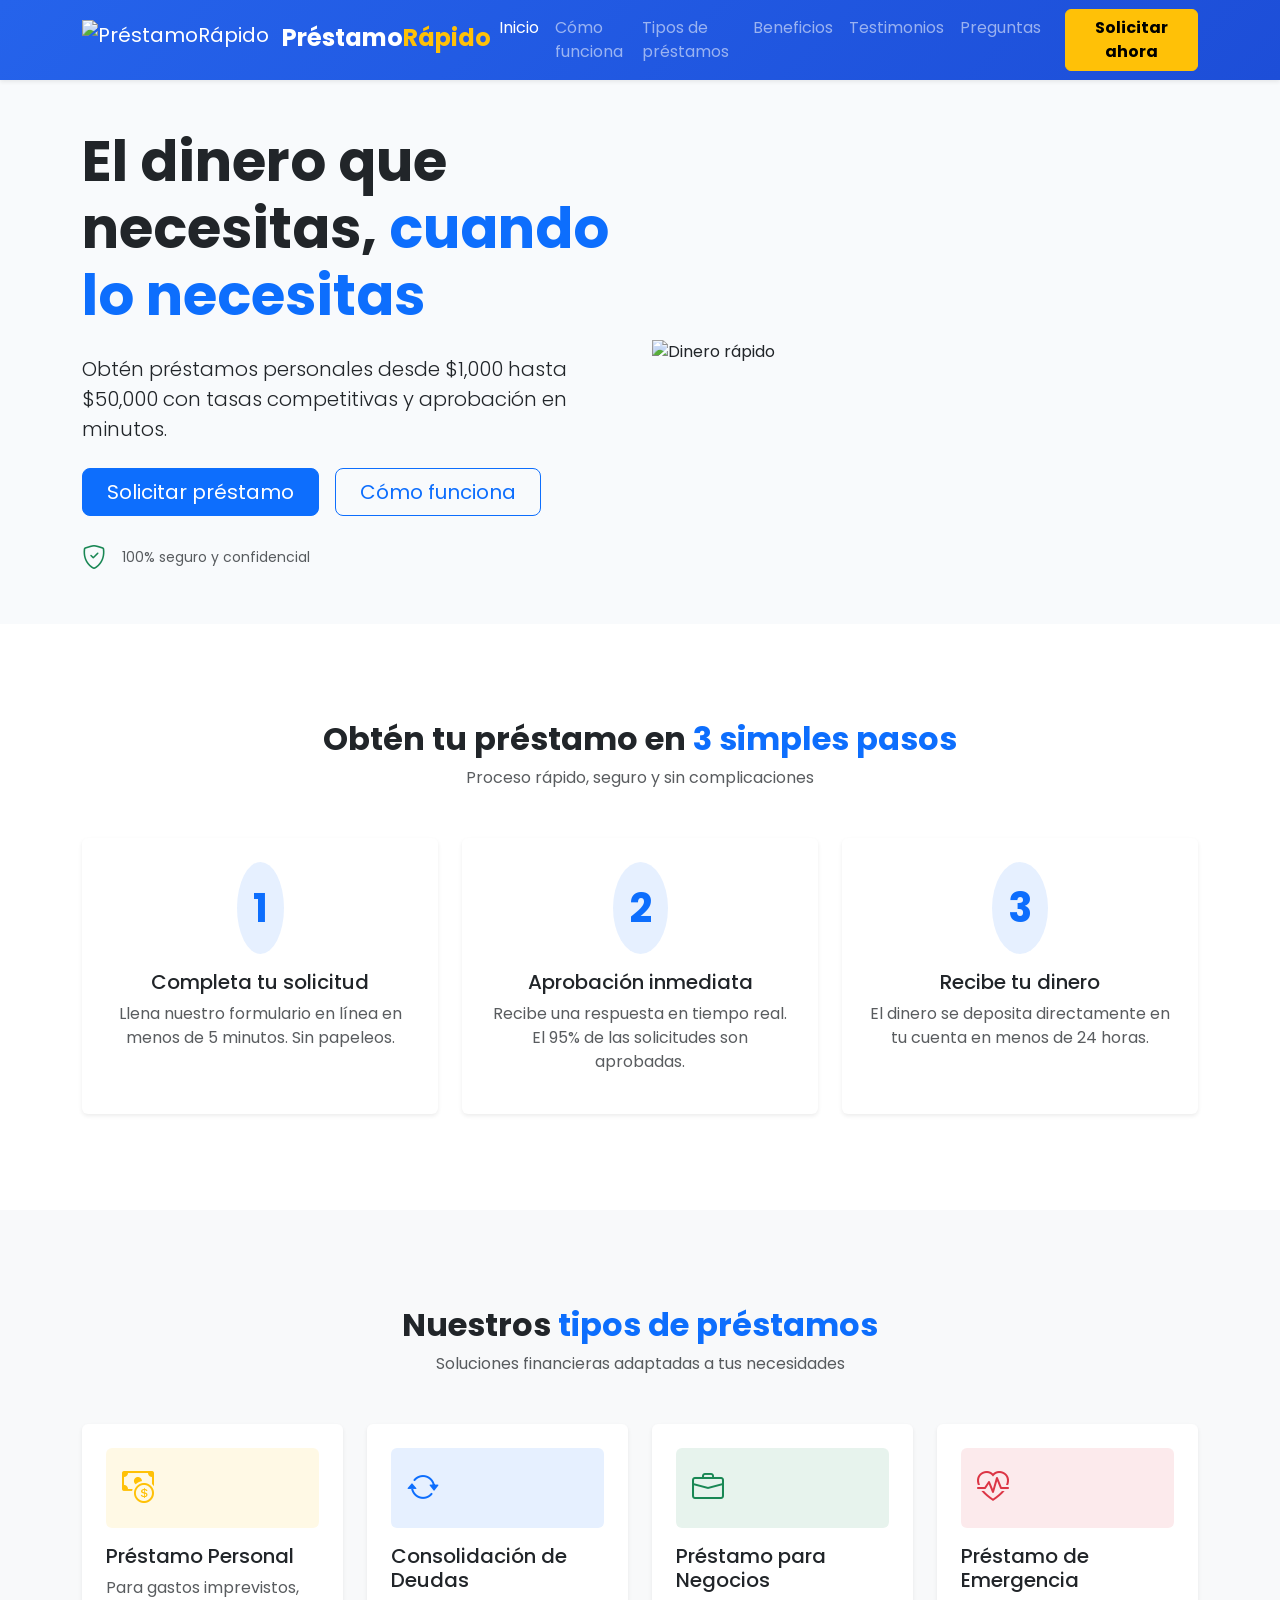
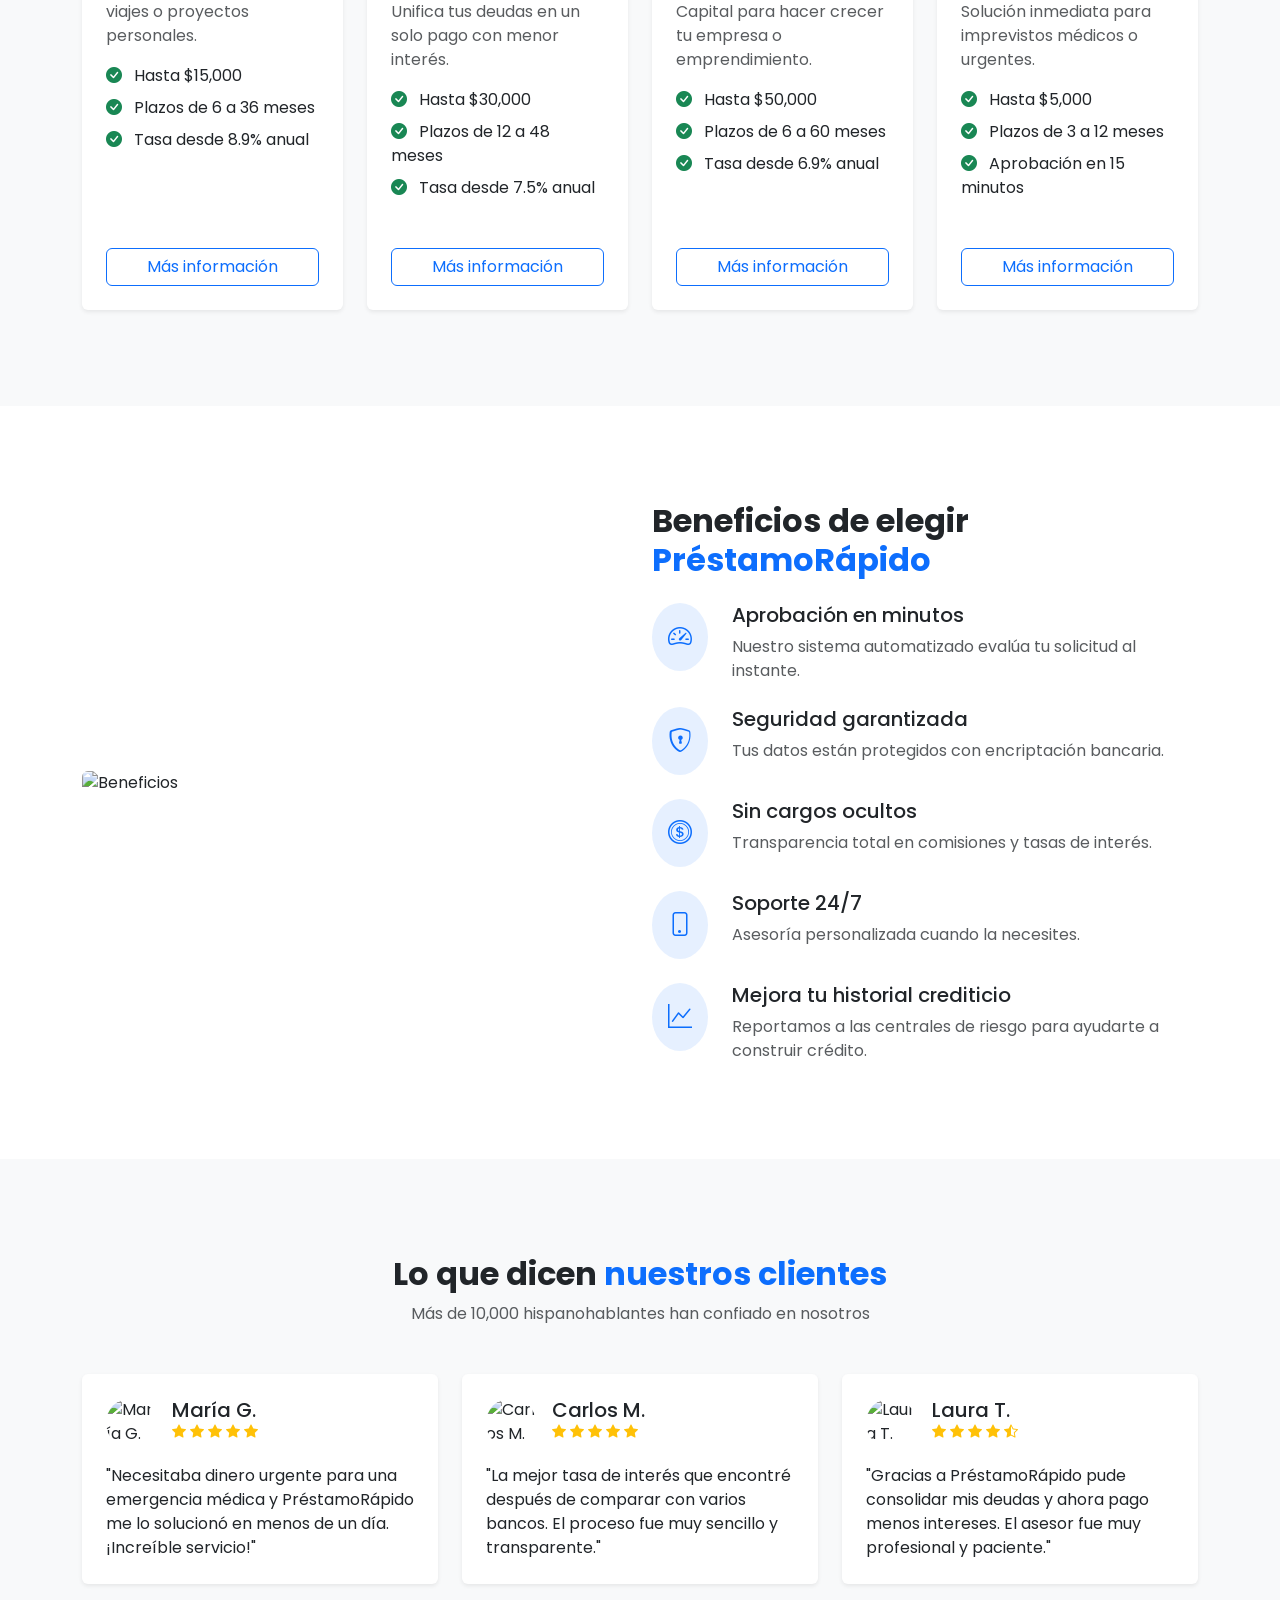
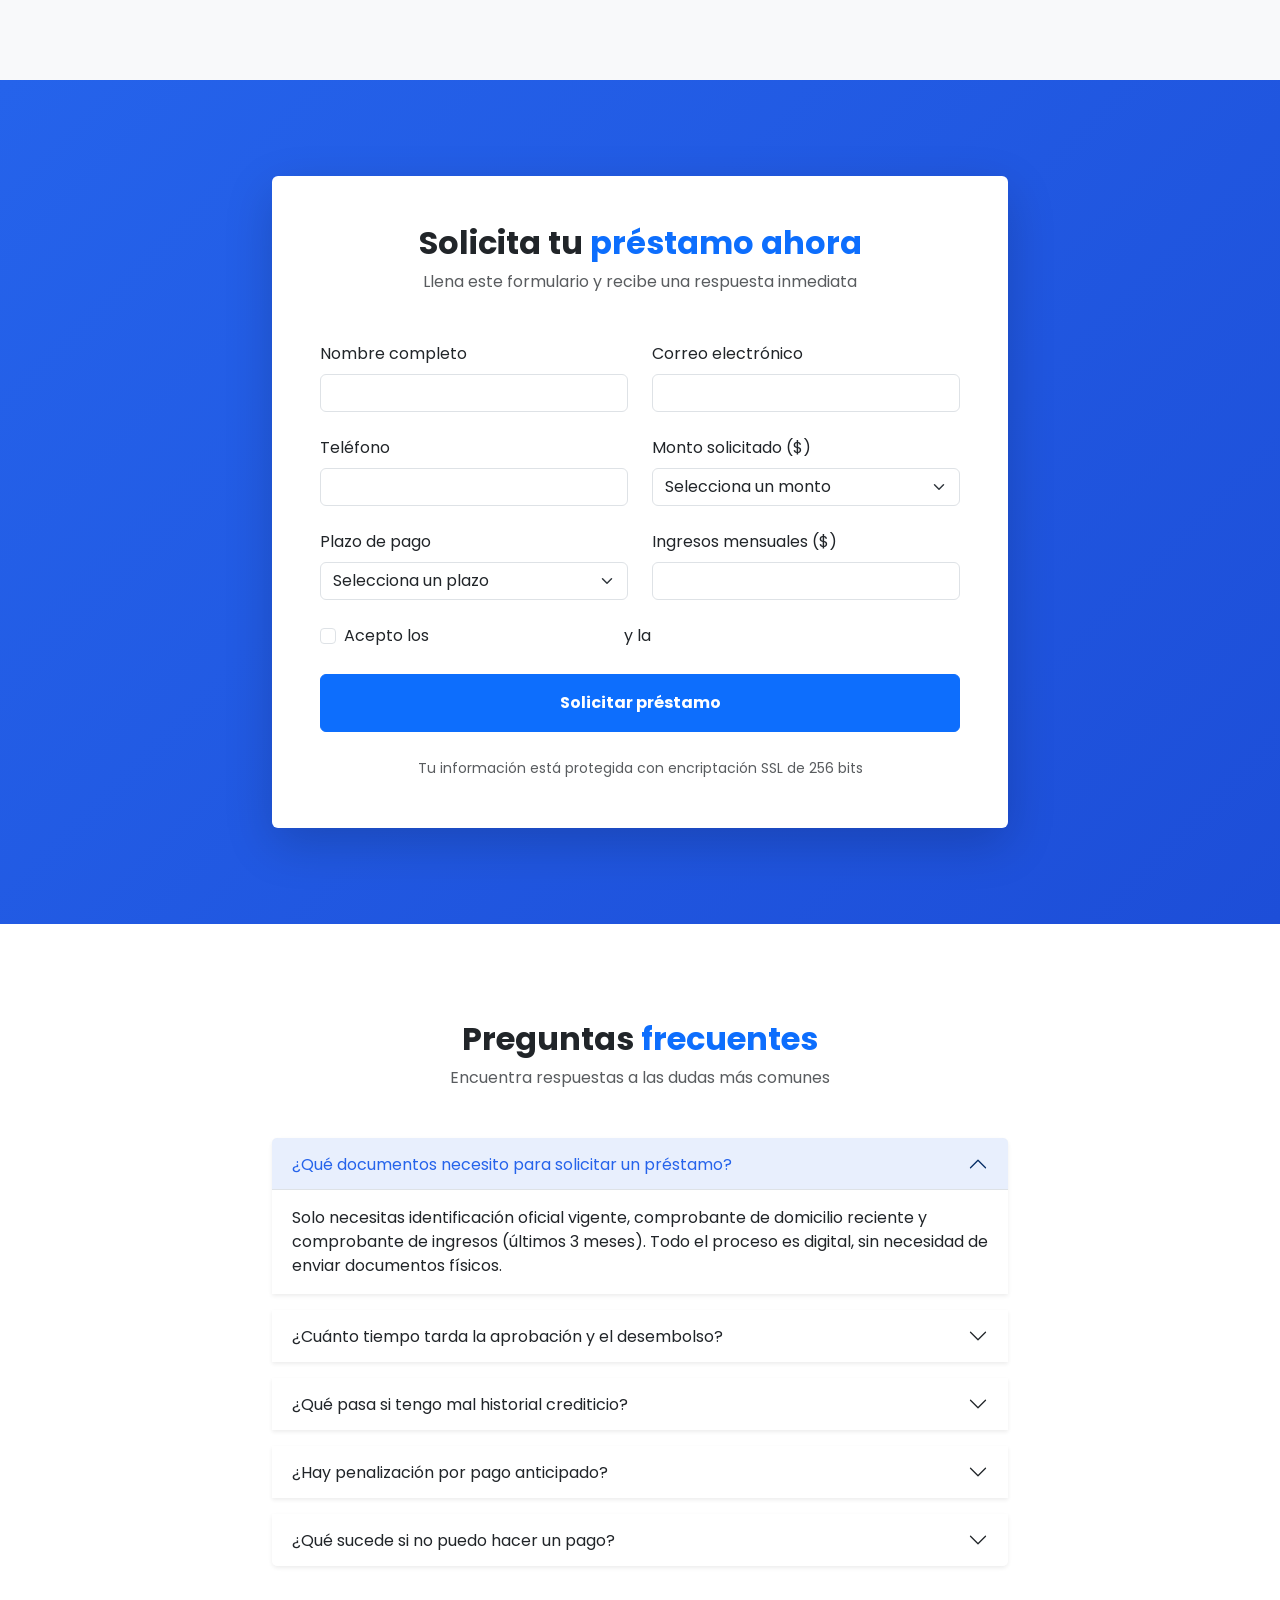
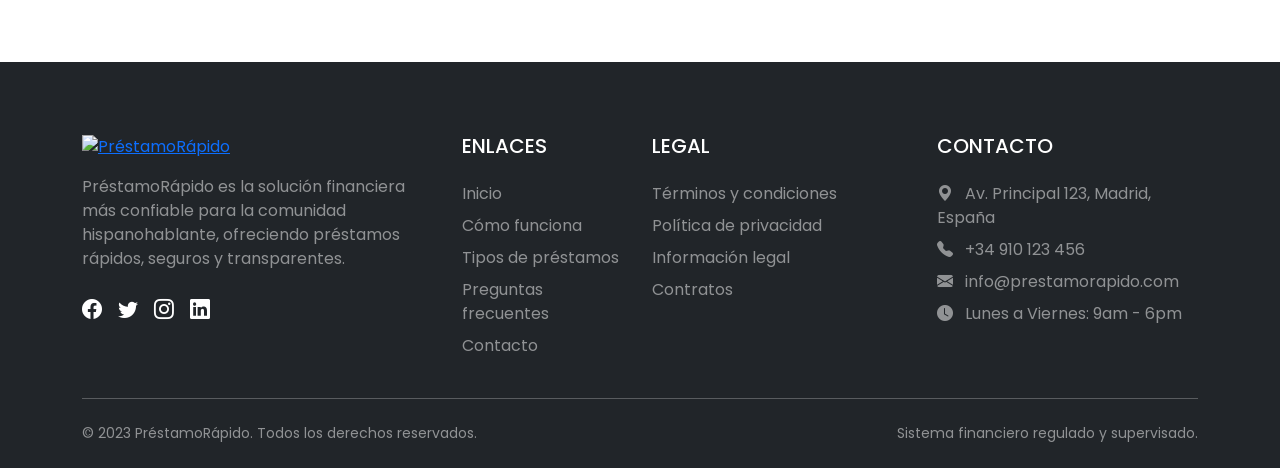
==== index.html @ 7fc96875 "Prestamos" ====
<!DOCTYPE html>
<html lang="es">
<head>
    <meta charset="UTF-8">
    <meta name="viewport" content="width=device-width, initial-scale=1.0">
    <title>PréstamoRápido - Soluciones financieras rápidas</title>
    <meta name="description" content="Obtén préstamos personales desde $1,000 hasta $50,000 con tasas competitivas y aprobación en minutos.">
    
    <!-- Bootstrap CSS -->
    <link href="https://cdn.jsdelivr.net/npm/bootstrap@5.3.0/dist/css/bootstrap.min.css" rel="stylesheet">
    
    <!-- Bootstrap Icons -->
    <link rel="stylesheet" href="https://cdn.jsdelivr.net/npm/bootstrap-icons@1.10.0/font/bootstrap-icons.css">
    
    <!-- Google Fonts -->
    <link href="https://fonts.googleapis.com/css2?family=Poppins:wght@400;500;600;700&display=swap" rel="stylesheet">
    
    <style>
        :root {
            --primary: #2563eb;
            --secondary: #f59e0b;
            --dark: #1e293b;
            --light: #f8fafc;
        }
        
        body {
            font-family: 'Poppins', sans-serif;
            overflow-x: hidden;
        }
        
        .bg-primary-gradient {
            background: linear-gradient(135deg, var(--primary), #1d4ed8);
        }
        
        .navbar-brand span {
            font-size: 1.5rem;
        }
        
        .hero-section {
            background-color: var(--light);
            position: relative;
            overflow: hidden;
        }
        
        .hover-shadow {
            transition: transform 0.3s, box-shadow 0.3s;
        }
        
        .hover-shadow:hover {
            transform: translateY(-5px);
            box-shadow: 0 10px 20px rgba(0, 0, 0, 0.1) !important;
        }
        
        .accordion-button:not(.collapsed) {
            background-color: rgba(37, 99, 235, 0.1);
            color: var(--primary);
        }
        
        .accordion-button:focus {
            box-shadow: none;
            border-color: rgba(37, 99, 235, 0.25);
        }
        
        footer a {
            transition: color 0.3s;
        }
        
        footer a:hover {
            color: white !important;
        }
        
        @media (max-width: 768px) {
            .display-4 {
                font-size: 2.5rem;
            }
        }
    </style>
</head>
<body>
    <!-- Header/Navbar -->
    <nav class="navbar navbar-expand-lg navbar-dark bg-primary-gradient shadow-sm sticky-top">
        <div class="container">
            <a class="navbar-brand" href="#">
                <img src="https://via.placeholder.com/40x40/2563eb/ffffff?text=PR" alt="PréstamoRápido" height="40" class="d-inline-block align-top">
                <span class="fw-bold ms-2">Préstamo<span class="text-warning">Rápido</span></span>
            </a>
            <button class="navbar-toggler" type="button" data-bs-toggle="collapse" data-bs-target="#navbarNav">
                <span class="navbar-toggler-icon"></span>
            </button>
            <div class="collapse navbar-collapse" id="navbarNav">
                <ul class="navbar-nav ms-auto">
                    <li class="nav-item"><a class="nav-link active" href="#inicio">Inicio</a></li>
                    <li class="nav-item"><a class="nav-link" href="#como-funciona">Cómo funciona</a></li>
                    <li class="nav-item"><a class="nav-link" href="#tipos-prestamos">Tipos de préstamos</a></li>
                    <li class="nav-item"><a class="nav-link" href="#beneficios">Beneficios</a></li>
                    <li class="nav-item"><a class="nav-link" href="#testimonios">Testimonios</a></li>
                    <li class="nav-item"><a class="nav-link" href="#preguntas">Preguntas</a></li>
                </ul>
                <a href="#solicitar" class="btn btn-warning ms-lg-3 fw-bold">Solicitar ahora</a>
            </div>
        </div>
    </nav>

    <!-- Hero Section -->
    <section id="inicio" class="hero-section">
        <div class="container py-5">
            <div class="row align-items-center">
                <div class="col-lg-6">
                    <h1 class="display-4 fw-bold mb-4">El dinero que necesitas, <span class="text-primary">cuando lo necesitas</span></h1>
                    <p class="lead mb-4">Obtén préstamos personales desde $1,000 hasta $50,000 con tasas competitivas y aprobación en minutos.</p>
                    <div class="d-flex gap-3">
                        <a href="#solicitar" class="btn btn-primary btn-lg px-4">Solicitar préstamo</a>
                        <a href="#como-funciona" class="btn btn-outline-primary btn-lg px-4">Cómo funciona</a>
                    </div>
                    <div class="mt-4 d-flex align-items-center">
                        <div class="me-3">
                            <i class="bi bi-shield-check fs-4 text-success"></i>
                        </div>
                        <small class="text-muted">100% seguro y confidencial</small>
                    </div>
                </div>
                <div class="col-lg-6">
                    <img src="https://img.freepik.com/free-vector/hand-holding-credit-card-payment-online-shopping_74855-5295.jpg" alt="Dinero rápido" class="img-fluid">
                </div>
            </div>
        </div>
    </section>

    <!-- Features Section -->
    <section id="como-funciona" class="py-5 bg-white">
        <div class="container py-5">
            <div class="text-center mb-5">
                <h2 class="fw-bold">Obtén tu préstamo en <span class="text-primary">3 simples pasos</span></h2>
                <p class="text-muted">Proceso rápido, seguro y sin complicaciones</p>
            </div>
            
            <div class="row g-4">
                <div class="col-md-4">
                    <div class="card h-100 border-0 shadow-sm hover-shadow">
                        <div class="card-body text-center p-4">
                            <div class="bg-primary bg-opacity-10 rounded-circle d-inline-flex p-3 mb-3">
                                <span class="text-primary fs-1 fw-bold">1</span>
                            </div>
                            <h4 class="h5">Completa tu solicitud</h4>
                            <p class="text-muted">Llena nuestro formulario en línea en menos de 5 minutos. Sin papeleos.</p>
                        </div>
                    </div>
                </div>
                
                <div class="col-md-4">
                    <div class="card h-100 border-0 shadow-sm hover-shadow">
                        <div class="card-body text-center p-4">
                            <div class="bg-primary bg-opacity-10 rounded-circle d-inline-flex p-3 mb-3">
                                <span class="text-primary fs-1 fw-bold">2</span>
                            </div>
                            <h4 class="h5">Aprobación inmediata</h4>
                            <p class="text-muted">Recibe una respuesta en tiempo real. El 95% de las solicitudes son aprobadas.</p>
                        </div>
                    </div>
                </div>
                
                <div class="col-md-4">
                    <div class="card h-100 border-0 shadow-sm hover-shadow">
                        <div class="card-body text-center p-4">
                            <div class="bg-primary bg-opacity-10 rounded-circle d-inline-flex p-3 mb-3">
                                <span class="text-primary fs-1 fw-bold">3</span>
                            </div>
                            <h4 class="h5">Recibe tu dinero</h4>
                            <p class="text-muted">El dinero se deposita directamente en tu cuenta en menos de 24 horas.</p>
                        </div>
                    </div>
                </div>
            </div>
        </div>
    </section>

    <!-- Types of Loans Section -->
    <section id="tipos-prestamos" class="py-5 bg-light">
        <div class="container py-5">
            <div class="text-center mb-5">
                <h2 class="fw-bold">Nuestros <span class="text-primary">tipos de préstamos</span></h2>
                <p class="text-muted">Soluciones financieras adaptadas a tus necesidades</p>
            </div>
            
            <div class="row g-4">
                <div class="col-md-6 col-lg-3">
                    <div class="card h-100 border-0 shadow-sm hover-shadow">
                        <div class="card-body p-4">
                            <div class="bg-warning bg-opacity-10 rounded p-3 mb-3">
                                <i class="bi bi-cash-coin fs-2 text-warning"></i>
                            </div>
                            <h4 class="h5">Préstamo Personal</h4>
                            <p class="text-muted">Para gastos imprevistos, viajes o proyectos personales.</p>
                            <ul class="list-unstyled">
                                <li class="mb-2"><i class="bi bi-check-circle-fill text-success me-2"></i> Hasta $15,000</li>
                                <li class="mb-2"><i class="bi bi-check-circle-fill text-success me-2"></i> Plazos de 6 a 36 meses</li>
                                <li><i class="bi bi-check-circle-fill text-success me-2"></i> Tasa desde 8.9% anual</li>
                            </ul>
                        </div>
                        <div class="card-footer bg-transparent border-0 pb-4 px-4">
                            <a href="#" class="btn btn-outline-primary w-100">Más información</a>
                        </div>
                    </div>
                </div>
                
                <div class="col-md-6 col-lg-3">
                    <div class="card h-100 border-0 shadow-sm hover-shadow">
                        <div class="card-body p-4">
                            <div class="bg-primary bg-opacity-10 rounded p-3 mb-3">
                                <i class="bi bi-arrow-repeat fs-2 text-primary"></i>
                            </div>
                            <h4 class="h5">Consolidación de Deudas</h4>
                            <p class="text-muted">Unifica tus deudas en un solo pago con menor interés.</p>
                            <ul class="list-unstyled">
                                <li class="mb-2"><i class="bi bi-check-circle-fill text-success me-2"></i> Hasta $30,000</li>
                                <li class="mb-2"><i class="bi bi-check-circle-fill text-success me-2"></i> Plazos de 12 a 48 meses</li>
                                <li><i class="bi bi-check-circle-fill text-success me-2"></i> Tasa desde 7.5% anual</li>
                            </ul>
                        </div>
                        <div class="card-footer bg-transparent border-0 pb-4 px-4">
                            <a href="#" class="btn btn-outline-primary w-100">Más información</a>
                        </div>
                    </div>
                </div>
                
                <div class="col-md-6 col-lg-3">
                    <div class="card h-100 border-0 shadow-sm hover-shadow">
                        <div class="card-body p-4">
                            <div class="bg-success bg-opacity-10 rounded p-3 mb-3">
                                <i class="bi bi-briefcase fs-2 text-success"></i>
                            </div>
                            <h4 class="h5">Préstamo para Negocios</h4>
                            <p class="text-muted">Capital para hacer crecer tu empresa o emprendimiento.</p>
                            <ul class="list-unstyled">
                                <li class="mb-2"><i class="bi bi-check-circle-fill text-success me-2"></i> Hasta $50,000</li>
                                <li class="mb-2"><i class="bi bi-check-circle-fill text-success me-2"></i> Plazos de 6 a 60 meses</li>
                                <li><i class="bi bi-check-circle-fill text-success me-2"></i> Tasa desde 6.9% anual</li>
                            </ul>
                        </div>
                        <div class="card-footer bg-transparent border-0 pb-4 px-4">
                            <a href="#" class="btn btn-outline-primary w-100">Más información</a>
                        </div>
                    </div>
                </div>
                
                <div class="col-md-6 col-lg-3">
                    <div class="card h-100 border-0 shadow-sm hover-shadow">
                        <div class="card-body p-4">
                            <div class="bg-danger bg-opacity-10 rounded p-3 mb-3">
                                <i class="bi bi-heart-pulse fs-2 text-danger"></i>
                            </div>
                            <h4 class="h5">Préstamo de Emergencia</h4>
                            <p class="text-muted">Solución inmediata para imprevistos médicos o urgentes.</p>
                            <ul class="list-unstyled">
                                <li class="mb-2"><i class="bi bi-check-circle-fill text-success me-2"></i> Hasta $5,000</li>
                                <li class="mb-2"><i class="bi bi-check-circle-fill text-success me-2"></i> Plazos de 3 a 12 meses</li>
                                <li><i class="bi bi-check-circle-fill text-success me-2"></i> Aprobación en 15 minutos</li>
                            </ul>
                        </div>
                        <div class="card-footer bg-transparent border-0 pb-4 px-4">
                            <a href="#" class="btn btn-outline-primary w-100">Más información</a>
                        </div>
                    </div>
                </div>
            </div>
        </div>
    </section>

    <!-- Benefits Section -->
    <section id="beneficios" class="py-5 bg-white">
        <div class="container py-5">
            <div class="row align-items-center">
                <div class="col-lg-6 mb-5 mb-lg-0">
                    <img src="https://img.freepik.com/free-vector/business-team-putting-together-jigsaw-puzzle-isolated-flat-vector-illustration-cartoon-partners-working-connection-teamwork-partnership-cooperation-concept_74855-9814.jpg" alt="Beneficios" class="img-fluid rounded">
                </div>
                <div class="col-lg-6">
                    <h2 class="fw-bold mb-4">Beneficios de elegir <span class="text-primary">PréstamoRápido</span></h2>
                    
                    <div class="d-flex mb-4">
                        <div class="me-4">
                            <div class="bg-primary bg-opacity-10 rounded-circle p-3">
                                <i class="bi bi-speedometer2 fs-4 text-primary"></i>
                            </div>
                        </div>
                        <div>
                            <h4 class="h5">Aprobación en minutos</h4>
                            <p class="text-muted mb-0">Nuestro sistema automatizado evalúa tu solicitud al instante.</p>
                        </div>
                    </div>
                    
                    <div class="d-flex mb-4">
                        <div class="me-4">
                            <div class="bg-primary bg-opacity-10 rounded-circle p-3">
                                <i class="bi bi-shield-lock fs-4 text-primary"></i>
                            </div>
                        </div>
                        <div>
                            <h4 class="h5">Seguridad garantizada</h4>
                            <p class="text-muted mb-0">Tus datos están protegidos con encriptación bancaria.</p>
                        </div>
                    </div>
                    
                    <div class="d-flex mb-4">
                        <div class="me-4">
                            <div class="bg-primary bg-opacity-10 rounded-circle p-3">
                                <i class="bi bi-coin fs-4 text-primary"></i>
                            </div>
                        </div>
                        <div>
                            <h4 class="h5">Sin cargos ocultos</h4>
                            <p class="text-muted mb-0">Transparencia total en comisiones y tasas de interés.</p>
                        </div>
                    </div>
                    
                    <div class="d-flex mb-4">
                        <div class="me-4">
                            <div class="bg-primary bg-opacity-10 rounded-circle p-3">
                                <i class="bi bi-phone fs-4 text-primary"></i>
                            </div>
                        </div>
                        <div>
                            <h4 class="h5">Soporte 24/7</h4>
                            <p class="text-muted mb-0">Asesoría personalizada cuando la necesites.</p>
                        </div>
                    </div>
                    
                    <div class="d-flex">
                        <div class="me-4">
                            <div class="bg-primary bg-opacity-10 rounded-circle p-3">
                                <i class="bi bi-graph-up fs-4 text-primary"></i>
                            </div>
                        </div>
                        <div>
                            <h4 class="h5">Mejora tu historial crediticio</h4>
                            <p class="text-muted mb-0">Reportamos a las centrales de riesgo para ayudarte a construir crédito.</p>
                        </div>
                    </div>
                </div>
            </div>
        </div>
    </section>

    <!-- Testimonials Section -->
    <section id="testimonios" class="py-5 bg-light">
        <div class="container py-5">
            <div class="text-center mb-5">
                <h2 class="fw-bold">Lo que dicen <span class="text-primary">nuestros clientes</span></h2>
                <p class="text-muted">Más de 10,000 hispanohablantes han confiado en nosotros</p>
            </div>
            
            <div class="row g-4">
                <div class="col-md-4">
                    <div class="card h-100 border-0 shadow-sm">
                        <div class="card-body p-4">
                            <div class="d-flex mb-3">
                                <img src="https://randomuser.me/api/portraits/women/32.jpg" class="rounded-circle me-3" width="50" height="50" alt="María G.">
                                <div>
                                    <h5 class="mb-0">María G.</h5>
                                    <div class="text-warning small">
                                        <i class="bi bi-star-fill"></i>
                                        <i class="bi bi-star-fill"></i>
                                        <i class="bi bi-star-fill"></i>
                                        <i class="bi bi-star-fill"></i>
                                        <i class="bi bi-star-fill"></i>
                                    </div>
                                </div>
                            </div>
                            <p class="mb-0">"Necesitaba dinero urgente para una emergencia médica y PréstamoRápido me lo solucionó en menos de un día. ¡Increíble servicio!"</p>
                        </div>
                    </div>
                </div>
                
                <div class="col-md-4">
                    <div class="card h-100 border-0 shadow-sm">
                        <div class="card-body p-4">
                            <div class="d-flex mb-3">
                                <img src="https://randomuser.me/api/portraits/men/45.jpg" class="rounded-circle me-3" width="50" height="50" alt="Carlos M.">
                                <div>
                                    <h5 class="mb-0">Carlos M.</h5>
                                    <div class="text-warning small">
                                        <i class="bi bi-star-fill"></i>
                                        <i class="bi bi-star-fill"></i>
                                        <i class="bi bi-star-fill"></i>
                                        <i class="bi bi-star-fill"></i>
                                        <i class="bi bi-star-fill"></i>
                                    </div>
                                </div>
                            </div>
                            <p class="mb-0">"La mejor tasa de interés que encontré después de comparar con varios bancos. El proceso fue muy sencillo y transparente."</p>
                        </div>
                    </div>
                </div>
                
                <div class="col-md-4">
                    <div class="card h-100 border-0 shadow-sm">
                        <div class="card-body p-4">
                            <div class="d-flex mb-3">
                                <img src="https://randomuser.me/api/portraits/women/68.jpg" class="rounded-circle me-3" width="50" height="50" alt="Laura T.">
                                <div>
                                    <h5 class="mb-0">Laura T.</h5>
                                    <div class="text-warning small">
                                        <i class="bi bi-star-fill"></i>
                                        <i class="bi bi-star-fill"></i>
                                        <i class="bi bi-star-fill"></i>
                                        <i class="bi bi-star-fill"></i>
                                        <i class="bi bi-star-half"></i>
                                    </div>
                                </div>
                            </div>
                            <p class="mb-0">"Gracias a PréstamoRápido pude consolidar mis deudas y ahora pago menos intereses. El asesor fue muy profesional y paciente."</p>
                        </div>
                    </div>
                </div>
            </div>
        </div>
    </section>

    <!-- Loan Application Form -->
    <section id="solicitar" class="py-5 bg-primary-gradient text-white">
        <div class="container py-5">
            <div class="row justify-content-center">
                <div class="col-lg-8">
                    <div class="card shadow-lg border-0">
                        <div class="card-body p-5">
                            <div class="text-center mb-5">
                                <h2 class="fw-bold">Solicita tu <span class="text-primary">préstamo ahora</span></h2>
                                <p class="text-muted">Llena este formulario y recibe una respuesta inmediata</p>
                            </div>
                            
                            <form id="loan-form" class="row g-4">
                                <div class="col-md-6">
                                    <label for="nombre" class="form-label">Nombre completo</label>
                                    <input type="text" class="form-control" id="nombre" required>
                                </div>
                                
                                <div class="col-md-6">
                                    <label for="email" class="form-label">Correo electrónico</label>
                                    <input type="email" class="form-control" id="email" required>
                                </div>
                                
                                <div class="col-md-6">
                                    <label for="telefono" class="form-label">Teléfono</label>
                                    <input type="tel" class="form-control" id="telefono" required>
                                </div>
                                
                                <div class="col-md-6">
                                    <label for="monto" class="form-label">Monto solicitado ($)</label>
                                    <select class="form-select" id="monto" required>
                                        <option value="" selected disabled>Selecciona un monto</option>
                                        <option value="1000">$1,000 - $5,000</option>
                                        <option value="5001">$5,001 - $10,000</option>
                                        <option value="10001">$10,001 - $25,000</option>
                                        <option value="25001">$25,001 - $50,000</option>
                                    </select>
                                </div>
                                
                                <div class="col-md-6">
                                    <label for="plazo" class="form-label">Plazo de pago</label>
                                    <select class="form-select" id="plazo" required>
                                        <option value="" selected disabled>Selecciona un plazo</option>
                                        <option value="6">6 meses</option>
                                        <option value="12">12 meses</option>
                                        <option value="24">24 meses</option>
                                        <option value="36">36 meses</option>
                                    </select>
                                </div>
                                
                                <div class="col-md-6">
                                    <label for="ingresos" class="form-label">Ingresos mensuales ($)</label>
                                    <input type="number" class="form-control" id="ingresos" required>
                                </div>
                                
                                <div class="col-12">
                                    <div class="form-check">
                                        <input class="form-check-input" type="checkbox" id="terminos" required>
                                        <label class="form-check-label" for="terminos">
                                            Acepto los <a href="#" class="text-decoration-none text-white">Términos y Condiciones</a> y la <a href="#" class="text-decoration-none text-white">Política de Privacidad</a>
                                        </label>
                                    </div>
                                </div>
                                
                                <div class="col-12">
                                    <button type="submit" class="btn btn-primary w-100 py-3 fw-bold">Solicitar préstamo</button>
                                </div>
                                
                                <div class="col-12 text-center">
                                    <small class="text-muted">Tu información está protegida con encriptación SSL de 256 bits</small>
                                </div>
                            </form>
                        </div>
                    </div>
                </div>
            </div>
        </div>
    </section>

    <!-- FAQ Section -->
    <section id="preguntas" class="py-5 bg-white">
        <div class="container py-5">
            <div class="text-center mb-5">
                <h2 class="fw-bold">Preguntas <span class="text-primary">frecuentes</span></h2>
                <p class="text-muted">Encuentra respuestas a las dudas más comunes</p>
            </div>
            
            <div class="row justify-content-center">
                <div class="col-lg-8">
                    <div class="accordion" id="faqAccordion">
                        <div class="accordion-item border-0 shadow-sm mb-3">
                            <h3 class="accordion-header" id="headingOne">
                                <button class="accordion-button" type="button" data-bs-toggle="collapse" data-bs-target="#collapseOne">
                                    ¿Qué documentos necesito para solicitar un préstamo?
                                </button>
                            </h3>
                            <div id="collapseOne" class="accordion-collapse collapse show" data-bs-parent="#faqAccordion">
                                <div class="accordion-body">
                                    Solo necesitas identificación oficial vigente, comprobante de domicilio reciente y comprobante de ingresos (últimos 3 meses). Todo el proceso es digital, sin necesidad de enviar documentos físicos.
                                </div>
                            </div>
                        </div>
                        
                        <div class="accordion-item border-0 shadow-sm mb-3">
                            <h3 class="accordion-header" id="headingTwo">
                                <button class="accordion-button collapsed" type="button" data-bs-toggle="collapse" data-bs-target="#collapseTwo">
                                    ¿Cuánto tiempo tarda la aprobación y el desembolso?
                                </button>
                            </h3>
                            <div id="collapseTwo" class="accordion-collapse collapse" data-bs-parent="#faqAccordion">
                                <div class="accordion-body">
                                    La mayoría de las solicitudes son aprobadas en menos de 15 minutos. Una vez aprobado, el dinero se deposita en tu cuenta en un plazo máximo de 24 horas hábiles.
                                </div>
                            </div>
                        </div>
                        
                        <div class="accordion-item border-0 shadow-sm mb-3">
                            <h3 class="accordion-header" id="headingThree">
                                <button class="accordion-button collapsed" type="button" data-bs-toggle="collapse" data-bs-target="#collapseThree">
                                    ¿Qué pasa si tengo mal historial crediticio?
                                </button>
                            </h3>
                            <div id="collapseThree" class="accordion-collapse collapse" data-bs-parent="#faqAccordion">
                                <div class="accordion-body">
                                    Evaluamos cada caso de manera individual. Aunque consideramos tu historial crediticio, también tomamos en cuenta tu situación actual y capacidad de pago. Contamos con opciones especiales para reconstrucción de crédito.
                                </div>
                            </div>
                        </div>
                        
                        <div class="accordion-item border-0 shadow-sm mb-3">
                            <h3 class="accordion-header" id="headingFour">
                                <button class="accordion-button collapsed" type="button" data-bs-toggle="collapse" data-bs-target="#collapseFour">
                                    ¿Hay penalización por pago anticipado?
                                </button>
                            </h3>
                            <div id="collapseFour" class="accordion-collapse collapse" data-bs-parent="#faqAccordion">
                                <div class="accordion-body">
                                    No, puedes pagar tu préstamo antes del plazo establecido sin ninguna penalización. Incluso podrías obtener un descuento en los intereses no generados.
                                </div>
                            </div>
                        </div>
                        
                        <div class="accordion-item border-0 shadow-sm">
                            <h3 class="accordion-header" id="headingFive">
                                <button class="accordion-button collapsed" type="button" data-bs-toggle="collapse" data-bs-target="#collapseFive">
                                    ¿Qué sucede si no puedo hacer un pago?
                                </button>
                            </h3>
                            <div id="collapseFive" class="accordion-collapse collapse" data-bs-parent="#faqAccordion">
                                <div class="accordion-body">
                                    Entendemos que pueden surgir imprevistos. Si tienes dificultades para realizar un pago, contáctanos inmediatamente para analizar opciones como reestructuración del préstamo o planes de pago alternativos.
                                </div>
                            </div>
                        </div>
                    </div>
                </div>
            </div>
        </div>
    </section>

   <!-- Footer -->
<footer class="bg-dark text-white pt-5 pb-4">
    <div class="container pt-4">
        <div class="row g-4">
            <div class="col-lg-4 mb-4 mb-lg-0">
                <a class="d-inline-block mb-3" href="#">
                    <img src="https://via.placeholder.com/150x50/ffffff/2563eb?text=PréstamoRápido" alt="PréstamoRápido" height="40">
                </a>
                <p class="text-white-50">PréstamoRápido es la solución financiera más confiable para la comunidad hispanohablante, ofreciendo préstamos rápidos, seguros y transparentes.</p>
                <div class="d-flex gap-3 mt-4">
                    <a href="#" class="text-white fs-5 hover-primary"><i class="bi bi-facebook"></i></a>
                    <a href="#" class="text-white fs-5 hover-primary"><i class="bi bi-twitter"></i></a>
                    <a href="#" class="text-white fs-5 hover-primary"><i class="bi bi-instagram"></i></a>
                    <a href="#" class="text-white fs-5 hover-primary"><i class="bi bi-linkedin"></i></a>
                </div>
            </div>
            
            <div class="col-md-4 col-lg-2 mb-4 mb-md-0">
                <h5 class="text-uppercase mb-4 text-white">Enlaces</h5>
                <ul class="list-unstyled">
                    <li class="mb-2"><a href="#inicio" class="text-white-50 text-decoration-none hover-white">Inicio</a></li>
                    <li class="mb-2"><a href="#como-funciona" class="text-white-50 text-decoration-none hover-white">Cómo funciona</a></li>
                    <li class="mb-2"><a href="#tipos-prestamos" class="text-white-50 text-decoration-none hover-white">Tipos de préstamos</a></li>
                    <li class="mb-2"><a href="#preguntas" class="text-white-50 text-decoration-none hover-white">Preguntas frecuentes</a></li>
                    <li><a href="#contacto" class="text-white-50 text-decoration-none hover-white">Contacto</a></li>
                </ul>
            </div>
            
            <div class="col-md-4 col-lg-3 mb-4 mb-md-0">
                <h5 class="text-uppercase mb-4 text-white">Legal</h5>
                <ul class="list-unstyled">
                    <li class="mb-2"><a href="#" class="text-white-50 text-decoration-none hover-white">Términos y condiciones</a></li>
                    <li class="mb-2"><a href="#" class="text-white-50 text-decoration-none hover-white">Política de privacidad</a></li>
                    <li class="mb-2"><a href="#" class="text-white-50 text-decoration-none hover-white">Información legal</a></li>
                    <li><a href="#" class="text-white-50 text-decoration-none hover-white">Contratos</a></li>
                </ul>
            </div>
            
            <div class="col-md-4 col-lg-3">
                <h5 class="text-uppercase mb-4 text-white">Contacto</h5>
                <ul class="list-unstyled text-white-50">
                    <li class="mb-2"><i class="bi bi-geo-alt-fill me-2"></i> Av. Principal 123, Madrid, España</li>
                    <li class="mb-2"><i class="bi bi-telephone-fill me-2"></i> +34 910 123 456</li>
                    <li class="mb-2"><i class="bi bi-envelope-fill me-2"></i> info@prestamorapido.com</li>
                    <li><i class="bi bi-clock-fill me-2"></i> Lunes a Viernes: 9am - 6pm</li>
                </ul>
            </div>
        </div>
        
        <hr class="my-4 bg-secondary">
        
        <div class="row">
            <div class="col-md-6 text-center text-md-start">
                <p class="small text-white-50 mb-0">© 2023 PréstamoRápido. Todos los derechos reservados.</p>
            </div>
            <div class="col-md-6 text-center text-md-end">
                <p class="small text-white-50 mb-0">Sistema financiero regulado y supervisado.</p>
            </div>
        </div>
    </div>
</footer>

    <!-- Bootstrap JS -->
    <script src="https://cdn.jsdelivr.net/npm/bootstrap@5.3.0/dist/js/bootstrap.bundle.min.js"></script>
    
    <script>
        // Form submission handler
        document.getElementById('loan-form').addEventListener('submit', function(e) {
            e.preventDefault();
            
            // Here you would normally send the form data to your backend
            // For demo purposes, we'll just show an alert
            alert('¡Gracias por tu solicitud! Nos pondremos en contacto contigo en breve.');
            
            // Reset form
            this.reset();
            
            // Scroll to top
            window.scrollTo({ top: 0, behavior: 'smooth' });
        });
        
        // Smooth scrolling for anchor links
        document.querySelectorAll('a[href^="#"]').forEach(anchor => {
            anchor.addEventListener('click', function (e) {
                e.preventDefault();
                
                const targetId = this.getAttribute('href');
                if (targetId === '#') return;
                
                const targetElement = document.querySelector(targetId);
                if (targetElement) {
                    window.scrollTo({
                        top: targetElement.offsetTop - 70,
                        behavior: 'smooth'
                    });
                    
                    // Update URL without refreshing
                    if (history.pushState) {
                        history.pushState(null, null, targetId);
                    } else {
                        window.location.hash = targetId;
                    }
                }
            });
        });
    </script>
</body>
</html>
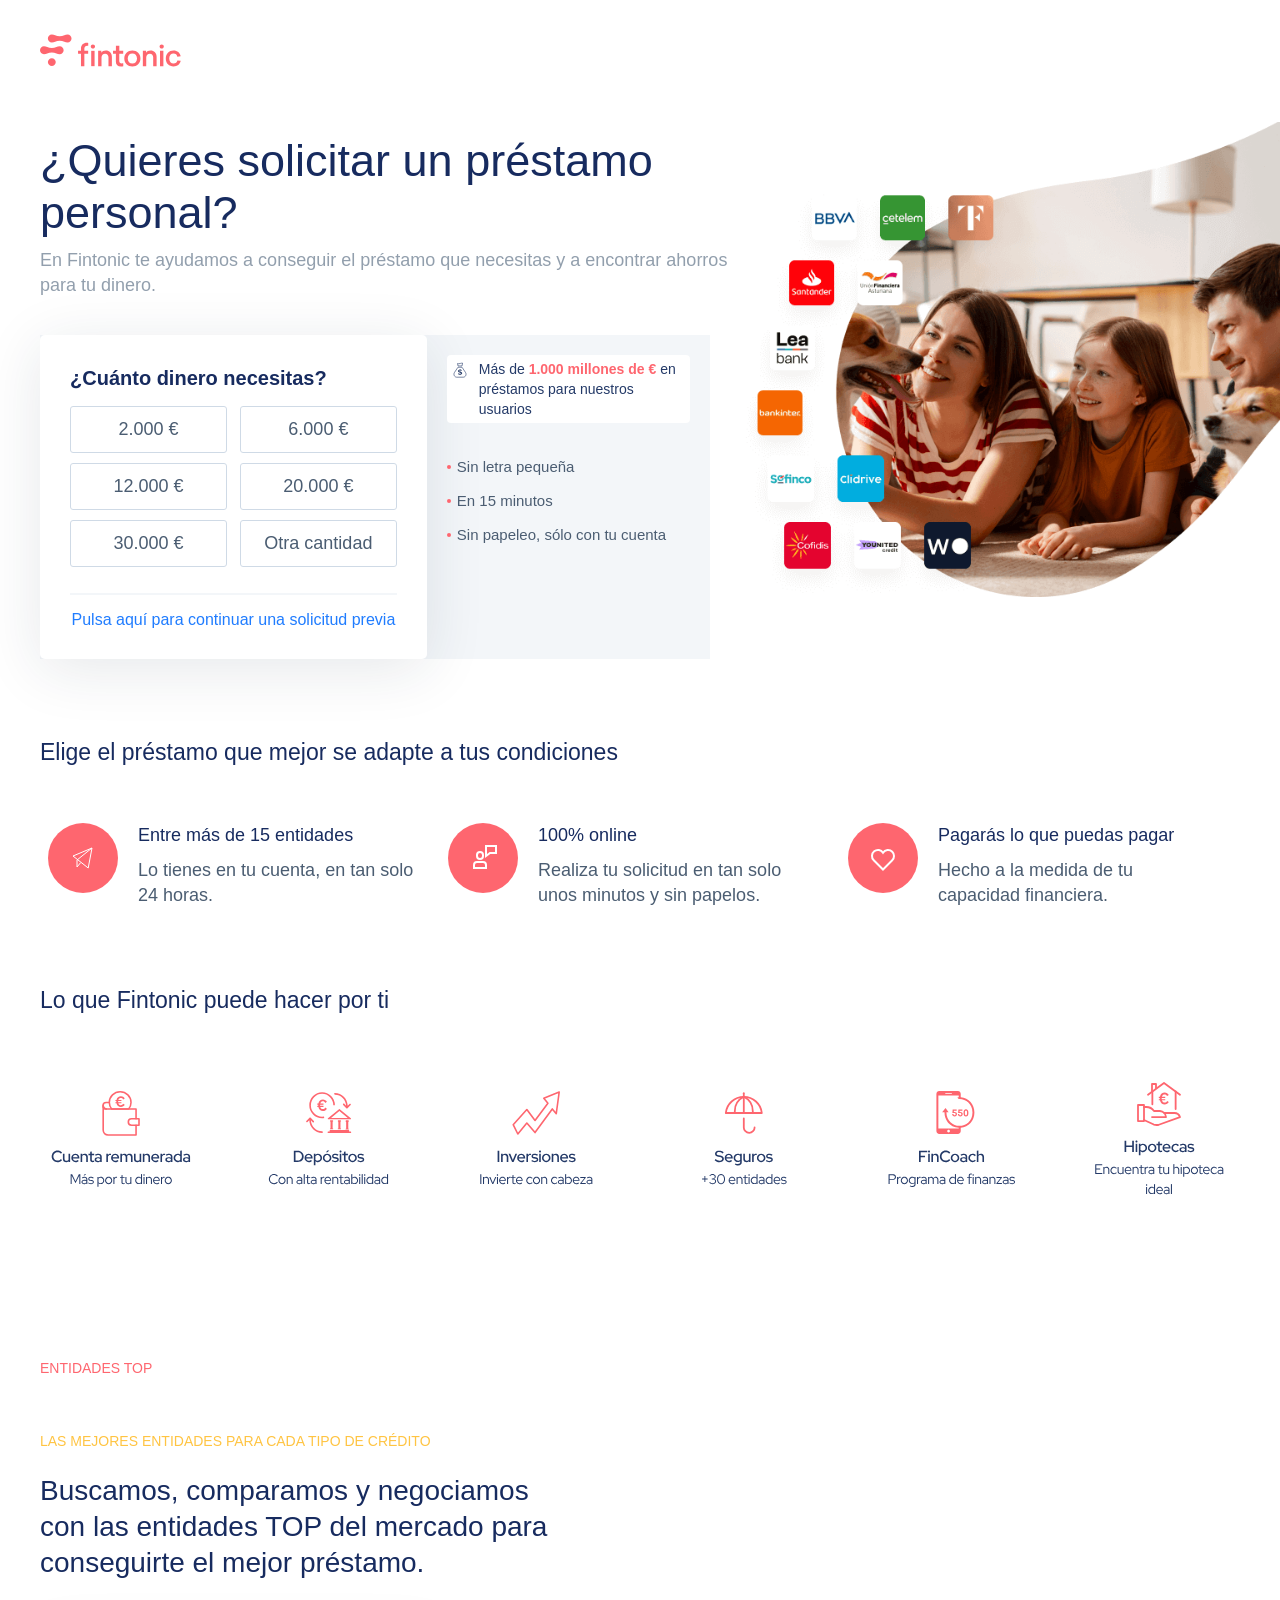
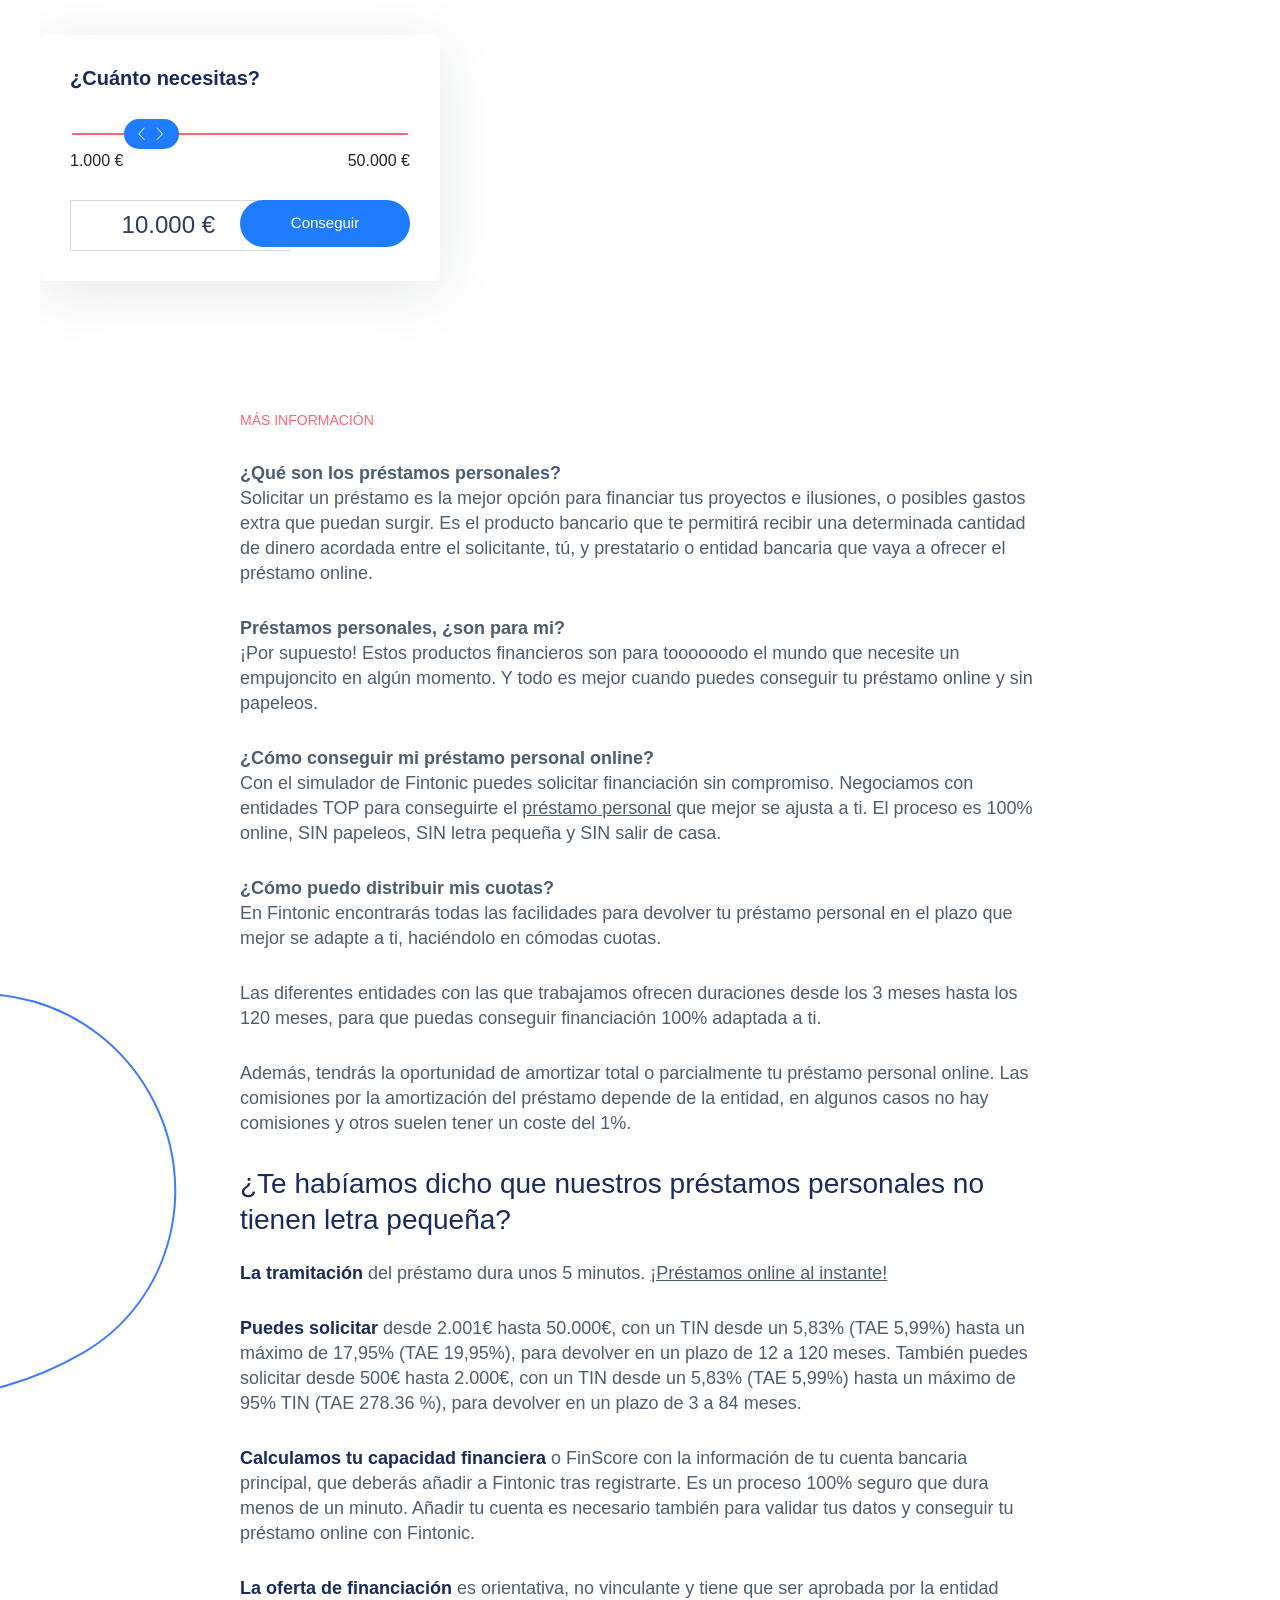
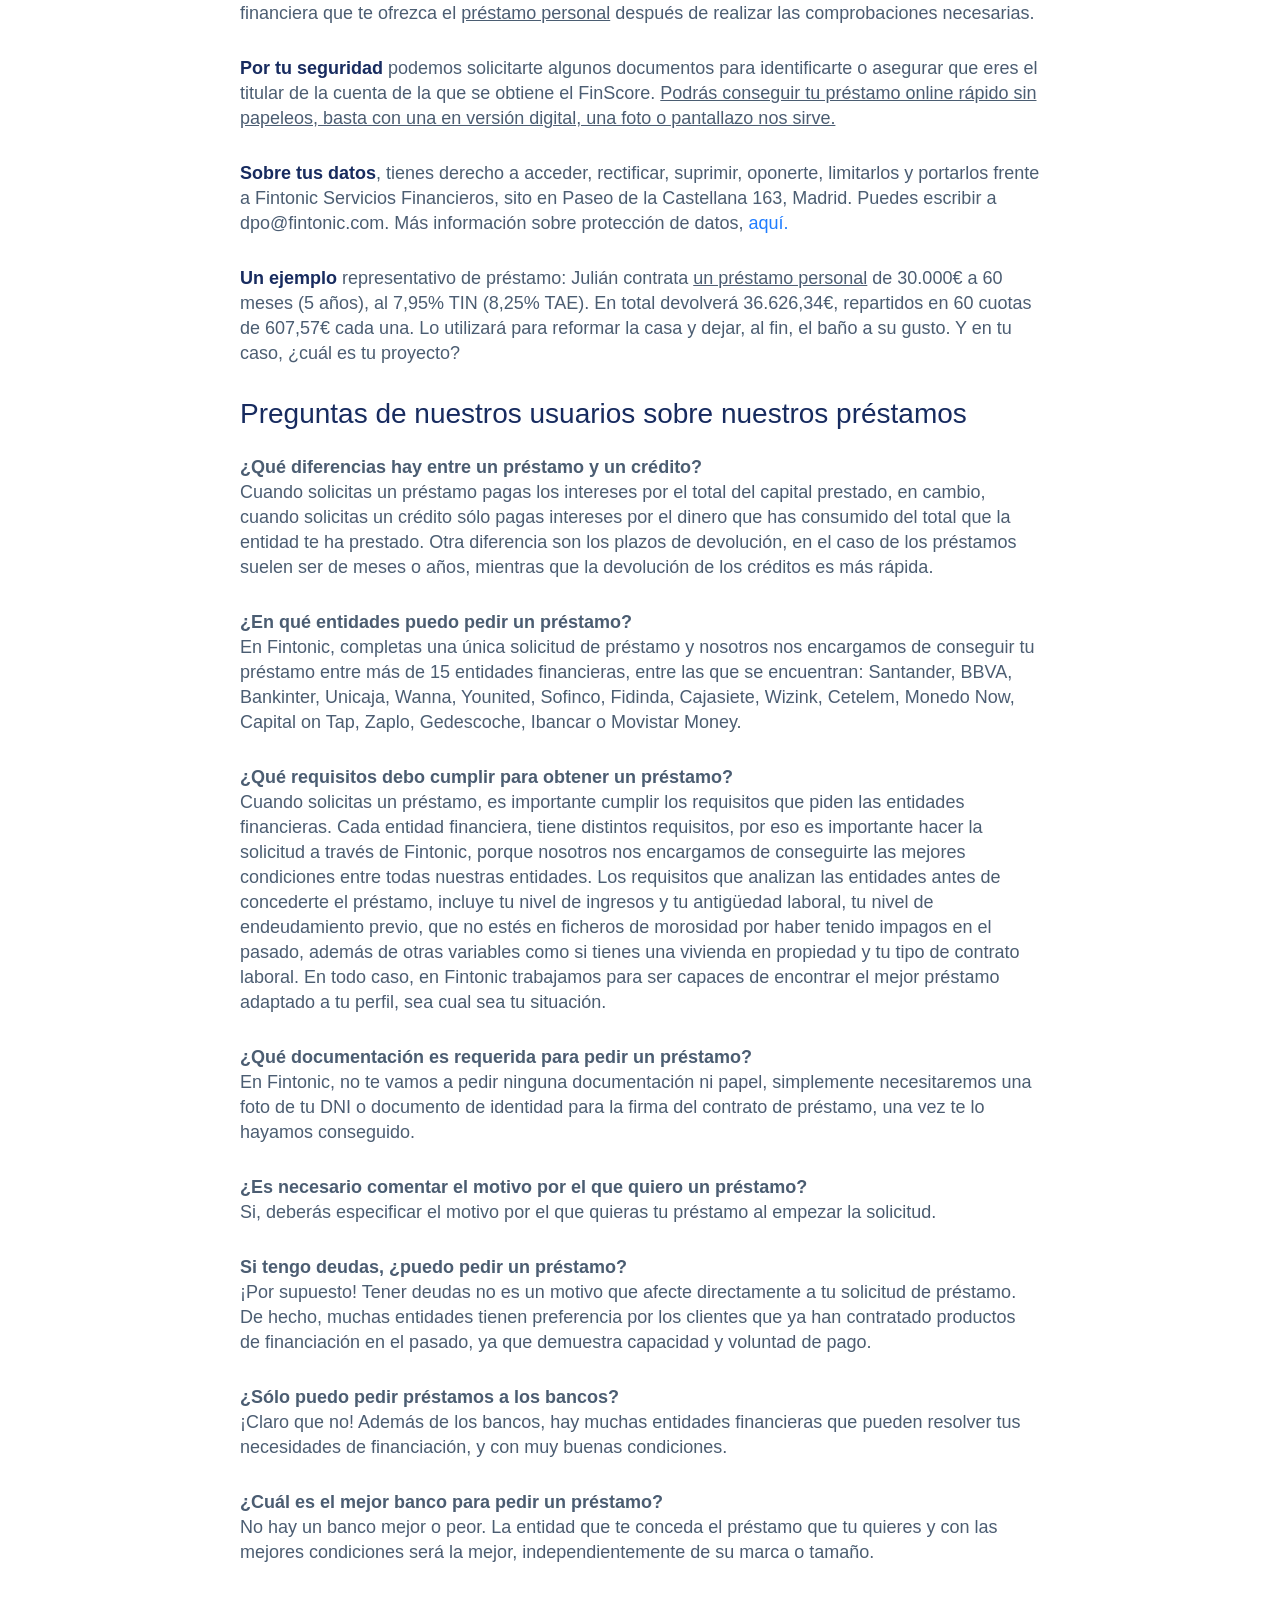
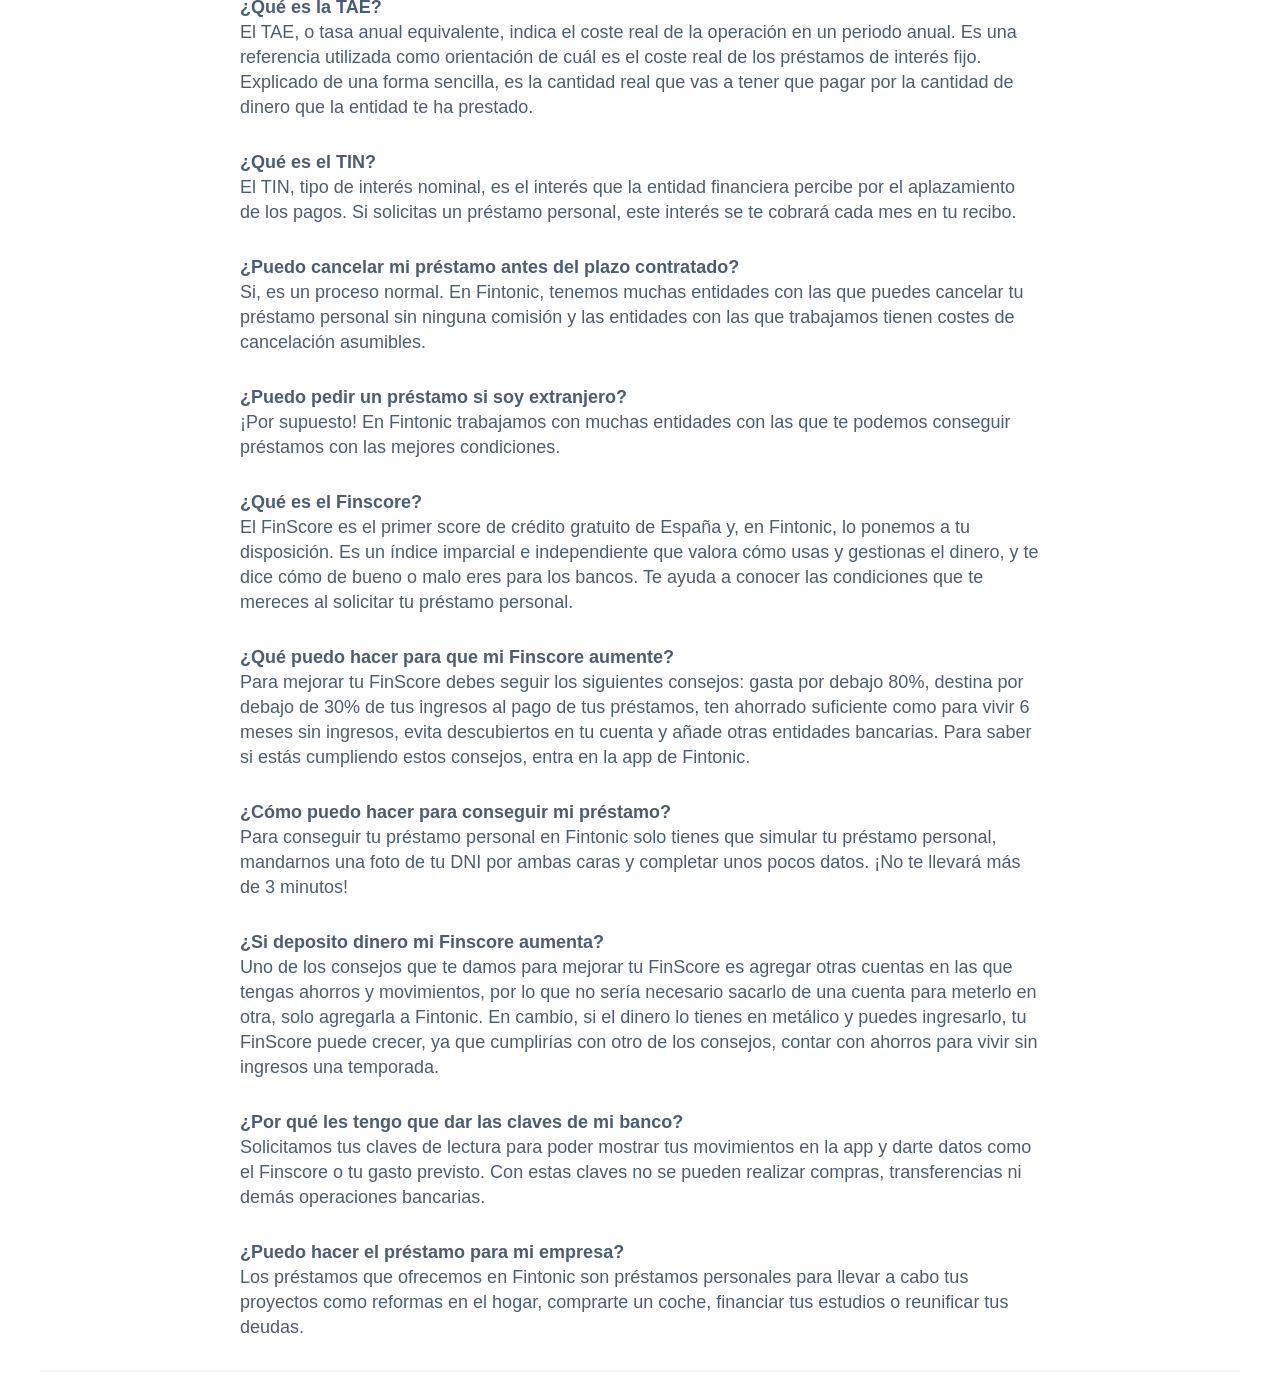
==== commit d9af7ae3: "oki" ====
--- a/index.html
+++ b/index.html
@@ -1,685 +1,144 @@
-<!DOCTYPE html>
-<html lang="es">
+<html xmlns="http://www.w3.org/1999/xhtml" lang="en">
+
 <head>
-    <meta charset="UTF-8">
-    <meta name="viewport" content="width=device-width, initial-scale=1.0">
-    <title>PréstamoRápido - Soluciones financieras rápidas</title>
-    <meta name="description" content="Obtén préstamos personales desde $1,000 hasta $50,000 con tasas competitivas y aprobación en minutos.">
-    
-    <!-- Bootstrap CSS -->
-    <link href="https://cdn.jsdelivr.net/npm/bootstrap@5.3.0/dist/css/bootstrap.min.css" rel="stylesheet">
-    
-    <!-- Bootstrap Icons -->
-    <link rel="stylesheet" href="https://cdn.jsdelivr.net/npm/bootstrap-icons@1.10.0/font/bootstrap-icons.css">
-    
-    <!-- Google Fonts -->
-    <link href="https://fonts.googleapis.com/css2?family=Poppins:wght@400;500;600;700&display=swap" rel="stylesheet">
-    
-    <style>
-        :root {
-            --primary: #2563eb;
-            --secondary: #f59e0b;
-            --dark: #1e293b;
-            --light: #f8fafc;
-        }
-        
-        body {
-            font-family: 'Poppins', sans-serif;
-            overflow-x: hidden;
-        }
-        
-        .bg-primary-gradient {
-            background: linear-gradient(135deg, var(--primary), #1d4ed8);
-        }
-        
-        .navbar-brand span {
-            font-size: 1.5rem;
-        }
-        
-        .hero-section {
-            background-color: var(--light);
-            position: relative;
-            overflow: hidden;
-        }
-        
-        .hover-shadow {
-            transition: transform 0.3s, box-shadow 0.3s;
-        }
-        
-        .hover-shadow:hover {
-            transform: translateY(-5px);
-            box-shadow: 0 10px 20px rgba(0, 0, 0, 0.1) !important;
-        }
-        
-        .accordion-button:not(.collapsed) {
-            background-color: rgba(37, 99, 235, 0.1);
-            color: var(--primary);
-        }
-        
-        .accordion-button:focus {
-            box-shadow: none;
-            border-color: rgba(37, 99, 235, 0.25);
-        }
-        
-        footer a {
-            transition: color 0.3s;
-        }
-        
-        footer a:hover {
-            color: white !important;
-        }
-        
-        @media (max-width: 768px) {
-            .display-4 {
-                font-size: 2.5rem;
-            }
-        }
-    </style>
+	<meta http-equiv="Content-Type" content="text/html; charset=utf-8" />
+	<meta name="description" content="HTTrack is an easy-to-use website mirror utility. It allows you to download a World Wide website from the Internet to a local directory,building recursively all structures, getting html, images, and other files from the server to your computer. Links are rebuiltrelatively so that you can freely browse to the local site (works with any browser). You can mirror several sites together so that you can jump from one toanother. You can, also, update an existing mirror site, or resume an interrupted download. The robot is fully configurable, with an integrated help" />
+	<meta name="keywords" content="httrack, HTTRACK, HTTrack, winhttrack, WINHTTRACK, WinHTTrack, offline browser, web mirror utility, aspirateur web, surf offline, web capture, www mirror utility, browse offline, local  site builder, website mirroring, aspirateur www, internet grabber, capture de site web, internet tool, hors connexion, unix, dos, windows 95, windows 98, solaris, ibm580, AIX 4.0, HTS, HTGet, web aspirator, web aspirateur, libre, GPL, GNU, free software" />
+	<title>Local index - HTTrack Website Copier</title>
+  <!-- Mirror and index made by HTTrack Website Copier/3.49-2 [XR&CO'2014] -->
+	<style type="text/css">
+	<!--
+
+body {
+	margin: 0;  padding: 0;  margin-bottom: 15px;  margin-top: 8px;
+	background: #77b;
+}
+body, td {
+	font: 14px "Trebuchet MS", Verdana, Arial, Helvetica, sans-serif;
+	}
+
+#subTitle {
+	background: #000;  color: #fff;  padding: 4px;  font-weight: bold; 
+	}
+
+#siteNavigation a, #siteNavigation .current {
+	font-weight: bold;  color: #448;
+	}
+#siteNavigation a:link    { text-decoration: none; }
+#siteNavigation a:visited { text-decoration: none; }
+
+#siteNavigation .current { background-color: #ccd; }
+
+#siteNavigation a:hover   { text-decoration: none;  background-color: #fff;  color: #000; }
+#siteNavigation a:active  { text-decoration: none;  background-color: #ccc; }
+
+
+a:link    { text-decoration: underline;  color: #00f; }
+a:visited { text-decoration: underline;  color: #000; }
+a:hover   { text-decoration: underline;  color: #c00; }
+a:active  { text-decoration: underline; }
+
+#pageContent {
+	clear: both;
+	border-bottom: 6px solid #000;
+	padding: 10px;  padding-top: 20px;
+	line-height: 1.65em;
+	background-image: url(backblue.gif);
+	background-repeat: no-repeat;
+	background-position: top right;
+	}
+
+#pageContent, #siteNavigation {
+	background-color: #ccd;
+	}
+
+
+.imgLeft  { float: left;   margin-right: 10px;  margin-bottom: 10px; }
+.imgRight { float: right;  margin-left: 10px;   margin-bottom: 10px; }
+
+hr { height: 1px;  color: #000;  background-color: #000;  margin-bottom: 15px; }
+
+h1 { margin: 0;  font-weight: bold;  font-size: 2em; }
+h2 { margin: 0;  font-weight: bold;  font-size: 1.6em; }
+h3 { margin: 0;  font-weight: bold;  font-size: 1.3em; }
+h4 { margin: 0;  font-weight: bold;  font-size: 1.18em; }
+
+.blak { background-color: #000; }
+.hide { display: none; }
+.tableWidth { min-width: 400px; }
+
+.tblRegular       { border-collapse: collapse; }
+.tblRegular td    { padding: 6px;  background-image: url(fade.gif);  border: 2px solid #99c; }
+.tblHeaderColor, .tblHeaderColor td { background: #99c; }
+.tblNoBorder td   { border: 0; }
+
+
+// -->
+</style>
+
 </head>
-<body>
-    <!-- Header/Navbar -->
-    <nav class="navbar navbar-expand-lg navbar-dark bg-primary-gradient shadow-sm sticky-top">
-        <div class="container">
-            <a class="navbar-brand" href="#">
-                <img src="https://via.placeholder.com/40x40/2563eb/ffffff?text=PR" alt="PréstamoRápido" height="40" class="d-inline-block align-top">
-                <span class="fw-bold ms-2">Préstamo<span class="text-warning">Rápido</span></span>
-            </a>
-            <button class="navbar-toggler" type="button" data-bs-toggle="collapse" data-bs-target="#navbarNav">
-                <span class="navbar-toggler-icon"></span>
-            </button>
-            <div class="collapse navbar-collapse" id="navbarNav">
-                <ul class="navbar-nav ms-auto">
-                    <li class="nav-item"><a class="nav-link active" href="#inicio">Inicio</a></li>
-                    <li class="nav-item"><a class="nav-link" href="#como-funciona">Cómo funciona</a></li>
-                    <li class="nav-item"><a class="nav-link" href="#tipos-prestamos">Tipos de préstamos</a></li>
-                    <li class="nav-item"><a class="nav-link" href="#beneficios">Beneficios</a></li>
-                    <li class="nav-item"><a class="nav-link" href="#testimonios">Testimonios</a></li>
-                    <li class="nav-item"><a class="nav-link" href="#preguntas">Preguntas</a></li>
-                </ul>
-                <a href="#solicitar" class="btn btn-warning ms-lg-3 fw-bold">Solicitar ahora</a>
-            </div>
-        </div>
-    </nav>
 
-    <!-- Hero Section -->
-    <section id="inicio" class="hero-section">
-        <div class="container py-5">
-            <div class="row align-items-center">
-                <div class="col-lg-6">
-                    <h1 class="display-4 fw-bold mb-4">El dinero que necesitas, <span class="text-primary">cuando lo necesitas</span></h1>
-                    <p class="lead mb-4">Obtén préstamos personales desde $1,000 hasta $50,000 con tasas competitivas y aprobación en minutos.</p>
-                    <div class="d-flex gap-3">
-                        <a href="#solicitar" class="btn btn-primary btn-lg px-4">Solicitar préstamo</a>
-                        <a href="#como-funciona" class="btn btn-outline-primary btn-lg px-4">Cómo funciona</a>
-                    </div>
-                    <div class="mt-4 d-flex align-items-center">
-                        <div class="me-3">
-                            <i class="bi bi-shield-check fs-4 text-success"></i>
-                        </div>
-                        <small class="text-muted">100% seguro y confidencial</small>
-                    </div>
-                </div>
-                <div class="col-lg-6">
-                    <img src="https://img.freepik.com/free-vector/hand-holding-credit-card-payment-online-shopping_74855-5295.jpg" alt="Dinero rápido" class="img-fluid">
-                </div>
-            </div>
-        </div>
-    </section>
+<table width="76%" border="0" align="center" cellspacing="0" cellpadding="3" class="tableWidth">
+	<tr>
+	<td id="subTitle">HTTrack Website Copier - Open Source offline browser</td>
+	</tr>
+</table>
+<table width="76%" border="0" align="center" cellspacing="0" cellpadding="0" class="tableWidth">
+<tr class="blak">
+<td>
+	<table width="100%" border="0" align="center" cellspacing="1" cellpadding="0">
+	<tr>
+	<td colspan="6"> 
+		<table width="100%" border="0" align="center" cellspacing="0" cellpadding="10">
+		<tr> 
+		<td id="pageContent"> 
+<!-- ==================== End prologue ==================== -->
 
-    <!-- Features Section -->
-    <section id="como-funciona" class="py-5 bg-white">
-        <div class="container py-5">
-            <div class="text-center mb-5">
-                <h2 class="fw-bold">Obtén tu préstamo en <span class="text-primary">3 simples pasos</span></h2>
-                <p class="text-muted">Proceso rápido, seguro y sin complicaciones</p>
-            </div>
-            
-            <div class="row g-4">
-                <div class="col-md-4">
-                    <div class="card h-100 border-0 shadow-sm hover-shadow">
-                        <div class="card-body text-center p-4">
-                            <div class="bg-primary bg-opacity-10 rounded-circle d-inline-flex p-3 mb-3">
-                                <span class="text-primary fs-1 fw-bold">1</span>
-                            </div>
-                            <h4 class="h5">Completa tu solicitud</h4>
-                            <p class="text-muted">Llena nuestro formulario en línea en menos de 5 minutos. Sin papeleos.</p>
-                        </div>
-                    </div>
-                </div>
-                
-                <div class="col-md-4">
-                    <div class="card h-100 border-0 shadow-sm hover-shadow">
-                        <div class="card-body text-center p-4">
-                            <div class="bg-primary bg-opacity-10 rounded-circle d-inline-flex p-3 mb-3">
-                                <span class="text-primary fs-1 fw-bold">2</span>
-                            </div>
-                            <h4 class="h5">Aprobación inmediata</h4>
-                            <p class="text-muted">Recibe una respuesta en tiempo real. El 95% de las solicitudes son aprobadas.</p>
-                        </div>
-                    </div>
-                </div>
-                
-                <div class="col-md-4">
-                    <div class="card h-100 border-0 shadow-sm hover-shadow">
-                        <div class="card-body text-center p-4">
-                            <div class="bg-primary bg-opacity-10 rounded-circle d-inline-flex p-3 mb-3">
-                                <span class="text-primary fs-1 fw-bold">3</span>
-                            </div>
-                            <h4 class="h5">Recibe tu dinero</h4>
-                            <p class="text-muted">El dinero se deposita directamente en tu cuenta en menos de 24 horas.</p>
-                        </div>
-                    </div>
-                </div>
-            </div>
-        </div>
-    </section>
+	<meta name="generator" content="HTTrack Website Copier/3.x">
+	<TITLE>Local index - HTTrack</TITLE>
+</HEAD>
+<BODY>
+<H1 ALIGN=Center>Index of locally available sites:</H1>
+	<TABLE BORDER="0" WIDTH="100%" CELLSPACING="1" CELLPADDING="0">
+		<TR>
+			<TD BACKGROUND="fade.gif">
+				&middot;
+					<A HREF="www.fintonic.com/prestamos/index.html">
+						www.fintonic.com/prestamos/index.html
+					</A>		
+			</TD>
+		</TR>
+	</TABLE>
+	<BR>
+	<BR>
+	<BR>
+  	<H6 ALIGN="RIGHT">
+	<I>Mirror and index made by HTTrack Website Copier [XR&amp;CO'2008]</I>
+	</H6>
+	<!-- Mirror and index made by HTTrack Website Copier/3.49-2 [XR&CO'2014] -->
+	<!-- Thanks for using HTTrack Website Copier! -->
+	<meta HTTP-EQUIV="Refresh" CONTENT="0; URL=www.fintonic.com/prestamos/index.html">
 
-    <!-- Types of Loans Section -->
-    <section id="tipos-prestamos" class="py-5 bg-light">
-        <div class="container py-5">
-            <div class="text-center mb-5">
-                <h2 class="fw-bold">Nuestros <span class="text-primary">tipos de préstamos</span></h2>
-                <p class="text-muted">Soluciones financieras adaptadas a tus necesidades</p>
-            </div>
-            
-            <div class="row g-4">
-                <div class="col-md-6 col-lg-3">
-                    <div class="card h-100 border-0 shadow-sm hover-shadow">
-                        <div class="card-body p-4">
-                            <div class="bg-warning bg-opacity-10 rounded p-3 mb-3">
-                                <i class="bi bi-cash-coin fs-2 text-warning"></i>
-                            </div>
-                            <h4 class="h5">Préstamo Personal</h4>
-                            <p class="text-muted">Para gastos imprevistos, viajes o proyectos personales.</p>
-                            <ul class="list-unstyled">
-                                <li class="mb-2"><i class="bi bi-check-circle-fill text-success me-2"></i> Hasta $15,000</li>
-                                <li class="mb-2"><i class="bi bi-check-circle-fill text-success me-2"></i> Plazos de 6 a 36 meses</li>
-                                <li><i class="bi bi-check-circle-fill text-success me-2"></i> Tasa desde 8.9% anual</li>
-                            </ul>
-                        </div>
-                        <div class="card-footer bg-transparent border-0 pb-4 px-4">
-                            <a href="#" class="btn btn-outline-primary w-100">Más información</a>
-                        </div>
-                    </div>
-                </div>
-                
-                <div class="col-md-6 col-lg-3">
-                    <div class="card h-100 border-0 shadow-sm hover-shadow">
-                        <div class="card-body p-4">
-                            <div class="bg-primary bg-opacity-10 rounded p-3 mb-3">
-                                <i class="bi bi-arrow-repeat fs-2 text-primary"></i>
-                            </div>
-                            <h4 class="h5">Consolidación de Deudas</h4>
-                            <p class="text-muted">Unifica tus deudas en un solo pago con menor interés.</p>
-                            <ul class="list-unstyled">
-                                <li class="mb-2"><i class="bi bi-check-circle-fill text-success me-2"></i> Hasta $30,000</li>
-                                <li class="mb-2"><i class="bi bi-check-circle-fill text-success me-2"></i> Plazos de 12 a 48 meses</li>
-                                <li><i class="bi bi-check-circle-fill text-success me-2"></i> Tasa desde 7.5% anual</li>
-                            </ul>
-                        </div>
-                        <div class="card-footer bg-transparent border-0 pb-4 px-4">
-                            <a href="#" class="btn btn-outline-primary w-100">Más información</a>
-                        </div>
-                    </div>
-                </div>
-                
-                <div class="col-md-6 col-lg-3">
-                    <div class="card h-100 border-0 shadow-sm hover-shadow">
-                        <div class="card-body p-4">
-                            <div class="bg-success bg-opacity-10 rounded p-3 mb-3">
-                                <i class="bi bi-briefcase fs-2 text-success"></i>
-                            </div>
-                            <h4 class="h5">Préstamo para Negocios</h4>
-                            <p class="text-muted">Capital para hacer crecer tu empresa o emprendimiento.</p>
-                            <ul class="list-unstyled">
-                                <li class="mb-2"><i class="bi bi-check-circle-fill text-success me-2"></i> Hasta $50,000</li>
-                                <li class="mb-2"><i class="bi bi-check-circle-fill text-success me-2"></i> Plazos de 6 a 60 meses</li>
-                                <li><i class="bi bi-check-circle-fill text-success me-2"></i> Tasa desde 6.9% anual</li>
-                            </ul>
-                        </div>
-                        <div class="card-footer bg-transparent border-0 pb-4 px-4">
-                            <a href="#" class="btn btn-outline-primary w-100">Más información</a>
-                        </div>
-                    </div>
-                </div>
-                
-                <div class="col-md-6 col-lg-3">
-                    <div class="card h-100 border-0 shadow-sm hover-shadow">
-                        <div class="card-body p-4">
-                            <div class="bg-danger bg-opacity-10 rounded p-3 mb-3">
-                                <i class="bi bi-heart-pulse fs-2 text-danger"></i>
-                            </div>
-                            <h4 class="h5">Préstamo de Emergencia</h4>
-                            <p class="text-muted">Solución inmediata para imprevistos médicos o urgentes.</p>
-                            <ul class="list-unstyled">
-                                <li class="mb-2"><i class="bi bi-check-circle-fill text-success me-2"></i> Hasta $5,000</li>
-                                <li class="mb-2"><i class="bi bi-check-circle-fill text-success me-2"></i> Plazos de 3 a 12 meses</li>
-                                <li><i class="bi bi-check-circle-fill text-success me-2"></i> Aprobación en 15 minutos</li>
-                            </ul>
-                        </div>
-                        <div class="card-footer bg-transparent border-0 pb-4 px-4">
-                            <a href="#" class="btn btn-outline-primary w-100">Más información</a>
-                        </div>
-                    </div>
-                </div>
-            </div>
-        </div>
-    </section>
 
-    <!-- Benefits Section -->
-    <section id="beneficios" class="py-5 bg-white">
-        <div class="container py-5">
-            <div class="row align-items-center">
-                <div class="col-lg-6 mb-5 mb-lg-0">
-                    <img src="https://img.freepik.com/free-vector/business-team-putting-together-jigsaw-puzzle-isolated-flat-vector-illustration-cartoon-partners-working-connection-teamwork-partnership-cooperation-concept_74855-9814.jpg" alt="Beneficios" class="img-fluid rounded">
-                </div>
-                <div class="col-lg-6">
-                    <h2 class="fw-bold mb-4">Beneficios de elegir <span class="text-primary">PréstamoRápido</span></h2>
-                    
-                    <div class="d-flex mb-4">
-                        <div class="me-4">
-                            <div class="bg-primary bg-opacity-10 rounded-circle p-3">
-                                <i class="bi bi-speedometer2 fs-4 text-primary"></i>
-                            </div>
-                        </div>
-                        <div>
-                            <h4 class="h5">Aprobación en minutos</h4>
-                            <p class="text-muted mb-0">Nuestro sistema automatizado evalúa tu solicitud al instante.</p>
-                        </div>
-                    </div>
-                    
-                    <div class="d-flex mb-4">
-                        <div class="me-4">
-                            <div class="bg-primary bg-opacity-10 rounded-circle p-3">
-                                <i class="bi bi-shield-lock fs-4 text-primary"></i>
-                            </div>
-                        </div>
-                        <div>
-                            <h4 class="h5">Seguridad garantizada</h4>
-                            <p class="text-muted mb-0">Tus datos están protegidos con encriptación bancaria.</p>
-                        </div>
-                    </div>
-                    
-                    <div class="d-flex mb-4">
-                        <div class="me-4">
-                            <div class="bg-primary bg-opacity-10 rounded-circle p-3">
-                                <i class="bi bi-coin fs-4 text-primary"></i>
-                            </div>
-                        </div>
-                        <div>
-                            <h4 class="h5">Sin cargos ocultos</h4>
-                            <p class="text-muted mb-0">Transparencia total en comisiones y tasas de interés.</p>
-                        </div>
-                    </div>
-                    
-                    <div class="d-flex mb-4">
-                        <div class="me-4">
-                            <div class="bg-primary bg-opacity-10 rounded-circle p-3">
-                                <i class="bi bi-phone fs-4 text-primary"></i>
-                            </div>
-                        </div>
-                        <div>
-                            <h4 class="h5">Soporte 24/7</h4>
-                            <p class="text-muted mb-0">Asesoría personalizada cuando la necesites.</p>
-                        </div>
-                    </div>
-                    
-                    <div class="d-flex">
-                        <div class="me-4">
-                            <div class="bg-primary bg-opacity-10 rounded-circle p-3">
-                                <i class="bi bi-graph-up fs-4 text-primary"></i>
-                            </div>
-                        </div>
-                        <div>
-                            <h4 class="h5">Mejora tu historial crediticio</h4>
-                            <p class="text-muted mb-0">Reportamos a las centrales de riesgo para ayudarte a construir crédito.</p>
-                        </div>
-                    </div>
-                </div>
-            </div>
-        </div>
-    </section>
+<!-- ==================== Start epilogue ==================== -->
+		</td>
+		</tr>
+		</table>
+	</td>
+	</tr>
+	</table>
+</td>
+</tr>
+</table>
 
-    <!-- Testimonials Section -->
-    <section id="testimonios" class="py-5 bg-light">
-        <div class="container py-5">
-            <div class="text-center mb-5">
-                <h2 class="fw-bold">Lo que dicen <span class="text-primary">nuestros clientes</span></h2>
-                <p class="text-muted">Más de 10,000 hispanohablantes han confiado en nosotros</p>
-            </div>
-            
-            <div class="row g-4">
-                <div class="col-md-4">
-                    <div class="card h-100 border-0 shadow-sm">
-                        <div class="card-body p-4">
-                            <div class="d-flex mb-3">
-                                <img src="https://randomuser.me/api/portraits/women/32.jpg" class="rounded-circle me-3" width="50" height="50" alt="María G.">
-                                <div>
-                                    <h5 class="mb-0">María G.</h5>
-                                    <div class="text-warning small">
-                                        <i class="bi bi-star-fill"></i>
-                                        <i class="bi bi-star-fill"></i>
-                                        <i class="bi bi-star-fill"></i>
-                                        <i class="bi bi-star-fill"></i>
-                                        <i class="bi bi-star-fill"></i>
-                                    </div>
-                                </div>
-                            </div>
-                            <p class="mb-0">"Necesitaba dinero urgente para una emergencia médica y PréstamoRápido me lo solucionó en menos de un día. ¡Increíble servicio!"</p>
-                        </div>
-                    </div>
-                </div>
-                
-                <div class="col-md-4">
-                    <div class="card h-100 border-0 shadow-sm">
-                        <div class="card-body p-4">
-                            <div class="d-flex mb-3">
-                                <img src="https://randomuser.me/api/portraits/men/45.jpg" class="rounded-circle me-3" width="50" height="50" alt="Carlos M.">
-                                <div>
-                                    <h5 class="mb-0">Carlos M.</h5>
-                                    <div class="text-warning small">
-                                        <i class="bi bi-star-fill"></i>
-                                        <i class="bi bi-star-fill"></i>
-                                        <i class="bi bi-star-fill"></i>
-                                        <i class="bi bi-star-fill"></i>
-                                        <i class="bi bi-star-fill"></i>
-                                    </div>
-                                </div>
-                            </div>
-                            <p class="mb-0">"La mejor tasa de interés que encontré después de comparar con varios bancos. El proceso fue muy sencillo y transparente."</p>
-                        </div>
-                    </div>
-                </div>
-                
-                <div class="col-md-4">
-                    <div class="card h-100 border-0 shadow-sm">
-                        <div class="card-body p-4">
-                            <div class="d-flex mb-3">
-                                <img src="https://randomuser.me/api/portraits/women/68.jpg" class="rounded-circle me-3" width="50" height="50" alt="Laura T.">
-                                <div>
-                                    <h5 class="mb-0">Laura T.</h5>
-                                    <div class="text-warning small">
-                                        <i class="bi bi-star-fill"></i>
-                                        <i class="bi bi-star-fill"></i>
-                                        <i class="bi bi-star-fill"></i>
-                                        <i class="bi bi-star-fill"></i>
-                                        <i class="bi bi-star-half"></i>
-                                    </div>
-                                </div>
-                            </div>
-                            <p class="mb-0">"Gracias a PréstamoRápido pude consolidar mis deudas y ahora pago menos intereses. El asesor fue muy profesional y paciente."</p>
-                        </div>
-                    </div>
-                </div>
-            </div>
-        </div>
-    </section>
+<table width="76%" border="0" align="center" valign="bottom" cellspacing="0" cellpadding="0">
+	<tr>
+	<td id="footer"><small>&copy; 2008 Xavier Roche & other contributors - Web Design: Leto Kauler.</small></td>
+	</tr>
+</table>
 
-    <!-- Loan Application Form -->
-    <section id="solicitar" class="py-5 bg-primary-gradient text-white">
-        <div class="container py-5">
-            <div class="row justify-content-center">
-                <div class="col-lg-8">
-                    <div class="card shadow-lg border-0">
-                        <div class="card-body p-5">
-                            <div class="text-center mb-5">
-                                <h2 class="fw-bold">Solicita tu <span class="text-primary">préstamo ahora</span></h2>
-                                <p class="text-muted">Llena este formulario y recibe una respuesta inmediata</p>
-                            </div>
-                            
-                            <form id="loan-form" class="row g-4">
-                                <div class="col-md-6">
-                                    <label for="nombre" class="form-label">Nombre completo</label>
-                                    <input type="text" class="form-control" id="nombre" required>
-                                </div>
-                                
-                                <div class="col-md-6">
-                                    <label for="email" class="form-label">Correo electrónico</label>
-                                    <input type="email" class="form-control" id="email" required>
-                                </div>
-                                
-                                <div class="col-md-6">
-                                    <label for="telefono" class="form-label">Teléfono</label>
-                                    <input type="tel" class="form-control" id="telefono" required>
-                                </div>
-                                
-                                <div class="col-md-6">
-                                    <label for="monto" class="form-label">Monto solicitado ($)</label>
-                                    <select class="form-select" id="monto" required>
-                                        <option value="" selected disabled>Selecciona un monto</option>
-                                        <option value="1000">$1,000 - $5,000</option>
-                                        <option value="5001">$5,001 - $10,000</option>
-                                        <option value="10001">$10,001 - $25,000</option>
-                                        <option value="25001">$25,001 - $50,000</option>
-                                    </select>
-                                </div>
-                                
-                                <div class="col-md-6">
-                                    <label for="plazo" class="form-label">Plazo de pago</label>
-                                    <select class="form-select" id="plazo" required>
-                                        <option value="" selected disabled>Selecciona un plazo</option>
-                                        <option value="6">6 meses</option>
-                                        <option value="12">12 meses</option>
-                                        <option value="24">24 meses</option>
-                                        <option value="36">36 meses</option>
-                                    </select>
-                                </div>
-                                
-                                <div class="col-md-6">
-                                    <label for="ingresos" class="form-label">Ingresos mensuales ($)</label>
-                                    <input type="number" class="form-control" id="ingresos" required>
-                                </div>
-                                
-                                <div class="col-12">
-                                    <div class="form-check">
-                                        <input class="form-check-input" type="checkbox" id="terminos" required>
-                                        <label class="form-check-label" for="terminos">
-                                            Acepto los <a href="#" class="text-decoration-none text-white">Términos y Condiciones</a> y la <a href="#" class="text-decoration-none text-white">Política de Privacidad</a>
-                                        </label>
-                                    </div>
-                                </div>
-                                
-                                <div class="col-12">
-                                    <button type="submit" class="btn btn-primary w-100 py-3 fw-bold">Solicitar préstamo</button>
-                                </div>
-                                
-                                <div class="col-12 text-center">
-                                    <small class="text-muted">Tu información está protegida con encriptación SSL de 256 bits</small>
-                                </div>
-                            </form>
-                        </div>
-                    </div>
-                </div>
-            </div>
-        </div>
-    </section>
+</body>
 
-    <!-- FAQ Section -->
-    <section id="preguntas" class="py-5 bg-white">
-        <div class="container py-5">
-            <div class="text-center mb-5">
-                <h2 class="fw-bold">Preguntas <span class="text-primary">frecuentes</span></h2>
-                <p class="text-muted">Encuentra respuestas a las dudas más comunes</p>
-            </div>
-            
-            <div class="row justify-content-center">
-                <div class="col-lg-8">
-                    <div class="accordion" id="faqAccordion">
-                        <div class="accordion-item border-0 shadow-sm mb-3">
-                            <h3 class="accordion-header" id="headingOne">
-                                <button class="accordion-button" type="button" data-bs-toggle="collapse" data-bs-target="#collapseOne">
-                                    ¿Qué documentos necesito para solicitar un préstamo?
-                                </button>
-                            </h3>
-                            <div id="collapseOne" class="accordion-collapse collapse show" data-bs-parent="#faqAccordion">
-                                <div class="accordion-body">
-                                    Solo necesitas identificación oficial vigente, comprobante de domicilio reciente y comprobante de ingresos (últimos 3 meses). Todo el proceso es digital, sin necesidad de enviar documentos físicos.
-                                </div>
-                            </div>
-                        </div>
-                        
-                        <div class="accordion-item border-0 shadow-sm mb-3">
-                            <h3 class="accordion-header" id="headingTwo">
-                                <button class="accordion-button collapsed" type="button" data-bs-toggle="collapse" data-bs-target="#collapseTwo">
-                                    ¿Cuánto tiempo tarda la aprobación y el desembolso?
-                                </button>
-                            </h3>
-                            <div id="collapseTwo" class="accordion-collapse collapse" data-bs-parent="#faqAccordion">
-                                <div class="accordion-body">
-                                    La mayoría de las solicitudes son aprobadas en menos de 15 minutos. Una vez aprobado, el dinero se deposita en tu cuenta en un plazo máximo de 24 horas hábiles.
-                                </div>
-                            </div>
-                        </div>
-                        
-                        <div class="accordion-item border-0 shadow-sm mb-3">
-                            <h3 class="accordion-header" id="headingThree">
-                                <button class="accordion-button collapsed" type="button" data-bs-toggle="collapse" data-bs-target="#collapseThree">
-                                    ¿Qué pasa si tengo mal historial crediticio?
-                                </button>
-                            </h3>
-                            <div id="collapseThree" class="accordion-collapse collapse" data-bs-parent="#faqAccordion">
-                                <div class="accordion-body">
-                                    Evaluamos cada caso de manera individual. Aunque consideramos tu historial crediticio, también tomamos en cuenta tu situación actual y capacidad de pago. Contamos con opciones especiales para reconstrucción de crédito.
-                                </div>
-                            </div>
-                        </div>
-                        
-                        <div class="accordion-item border-0 shadow-sm mb-3">
-                            <h3 class="accordion-header" id="headingFour">
-                                <button class="accordion-button collapsed" type="button" data-bs-toggle="collapse" data-bs-target="#collapseFour">
-                                    ¿Hay penalización por pago anticipado?
-                                </button>
-                            </h3>
-                            <div id="collapseFour" class="accordion-collapse collapse" data-bs-parent="#faqAccordion">
-                                <div class="accordion-body">
-                                    No, puedes pagar tu préstamo antes del plazo establecido sin ninguna penalización. Incluso podrías obtener un descuento en los intereses no generados.
-                                </div>
-                            </div>
-                        </div>
-                        
-                        <div class="accordion-item border-0 shadow-sm">
-                            <h3 class="accordion-header" id="headingFive">
-                                <button class="accordion-button collapsed" type="button" data-bs-toggle="collapse" data-bs-target="#collapseFive">
-                                    ¿Qué sucede si no puedo hacer un pago?
-                                </button>
-                            </h3>
-                            <div id="collapseFive" class="accordion-collapse collapse" data-bs-parent="#faqAccordion">
-                                <div class="accordion-body">
-                                    Entendemos que pueden surgir imprevistos. Si tienes dificultades para realizar un pago, contáctanos inmediatamente para analizar opciones como reestructuración del préstamo o planes de pago alternativos.
-                                </div>
-                            </div>
-                        </div>
-                    </div>
-                </div>
-            </div>
-        </div>
-    </section>
+</html>
 
-   <!-- Footer -->
-<footer class="bg-dark text-white pt-5 pb-4">
-    <div class="container pt-4">
-        <div class="row g-4">
-            <div class="col-lg-4 mb-4 mb-lg-0">
-                <a class="d-inline-block mb-3" href="#">
-                    <img src="https://via.placeholder.com/150x50/ffffff/2563eb?text=PréstamoRápido" alt="PréstamoRápido" height="40">
-                </a>
-                <p class="text-white-50">PréstamoRápido es la solución financiera más confiable para la comunidad hispanohablante, ofreciendo préstamos rápidos, seguros y transparentes.</p>
-                <div class="d-flex gap-3 mt-4">
-                    <a href="#" class="text-white fs-5 hover-primary"><i class="bi bi-facebook"></i></a>
-                    <a href="#" class="text-white fs-5 hover-primary"><i class="bi bi-twitter"></i></a>
-                    <a href="#" class="text-white fs-5 hover-primary"><i class="bi bi-instagram"></i></a>
-                    <a href="#" class="text-white fs-5 hover-primary"><i class="bi bi-linkedin"></i></a>
-                </div>
-            </div>
-            
-            <div class="col-md-4 col-lg-2 mb-4 mb-md-0">
-                <h5 class="text-uppercase mb-4 text-white">Enlaces</h5>
-                <ul class="list-unstyled">
-                    <li class="mb-2"><a href="#inicio" class="text-white-50 text-decoration-none hover-white">Inicio</a></li>
-                    <li class="mb-2"><a href="#como-funciona" class="text-white-50 text-decoration-none hover-white">Cómo funciona</a></li>
-                    <li class="mb-2"><a href="#tipos-prestamos" class="text-white-50 text-decoration-none hover-white">Tipos de préstamos</a></li>
-                    <li class="mb-2"><a href="#preguntas" class="text-white-50 text-decoration-none hover-white">Preguntas frecuentes</a></li>
-                    <li><a href="#contacto" class="text-white-50 text-decoration-none hover-white">Contacto</a></li>
-                </ul>
-            </div>
-            
-            <div class="col-md-4 col-lg-3 mb-4 mb-md-0">
-                <h5 class="text-uppercase mb-4 text-white">Legal</h5>
-                <ul class="list-unstyled">
-                    <li class="mb-2"><a href="#" class="text-white-50 text-decoration-none hover-white">Términos y condiciones</a></li>
-                    <li class="mb-2"><a href="#" class="text-white-50 text-decoration-none hover-white">Política de privacidad</a></li>
-                    <li class="mb-2"><a href="#" class="text-white-50 text-decoration-none hover-white">Información legal</a></li>
-                    <li><a href="#" class="text-white-50 text-decoration-none hover-white">Contratos</a></li>
-                </ul>
-            </div>
-            
-            <div class="col-md-4 col-lg-3">
-                <h5 class="text-uppercase mb-4 text-white">Contacto</h5>
-                <ul class="list-unstyled text-white-50">
-                    <li class="mb-2"><i class="bi bi-geo-alt-fill me-2"></i> Av. Principal 123, Madrid, España</li>
-                    <li class="mb-2"><i class="bi bi-telephone-fill me-2"></i> +34 910 123 456</li>
-                    <li class="mb-2"><i class="bi bi-envelope-fill me-2"></i> info@prestamorapido.com</li>
-                    <li><i class="bi bi-clock-fill me-2"></i> Lunes a Viernes: 9am - 6pm</li>
-                </ul>
-            </div>
-        </div>
-        
-        <hr class="my-4 bg-secondary">
-        
-        <div class="row">
-            <div class="col-md-6 text-center text-md-start">
-                <p class="small text-white-50 mb-0">© 2023 PréstamoRápido. Todos los derechos reservados.</p>
-            </div>
-            <div class="col-md-6 text-center text-md-end">
-                <p class="small text-white-50 mb-0">Sistema financiero regulado y supervisado.</p>
-            </div>
-        </div>
-    </div>
-</footer>
 
-    <!-- Bootstrap JS -->
-    <script src="https://cdn.jsdelivr.net/npm/bootstrap@5.3.0/dist/js/bootstrap.bundle.min.js"></script>
-    
-    <script>
-        // Form submission handler
-        document.getElementById('loan-form').addEventListener('submit', function(e) {
-            e.preventDefault();
-            
-            // Here you would normally send the form data to your backend
-            // For demo purposes, we'll just show an alert
-            alert('¡Gracias por tu solicitud! Nos pondremos en contacto contigo en breve.');
-            
-            // Reset form
-            this.reset();
-            
-            // Scroll to top
-            window.scrollTo({ top: 0, behavior: 'smooth' });
-        });
-        
-        // Smooth scrolling for anchor links
-        document.querySelectorAll('a[href^="#"]').forEach(anchor => {
-            anchor.addEventListener('click', function (e) {
-                e.preventDefault();
-                
-                const targetId = this.getAttribute('href');
-                if (targetId === '#') return;
-                
-                const targetElement = document.querySelector(targetId);
-                if (targetElement) {
-                    window.scrollTo({
-                        top: targetElement.offsetTop - 70,
-                        behavior: 'smooth'
-                    });
-                    
-                    // Update URL without refreshing
-                    if (history.pushState) {
-                        history.pushState(null, null, targetId);
-                    } else {
-                        window.location.hash = targetId;
-                    }
-                }
-            });
-        });
-    </script>
-</body>
-</html>
